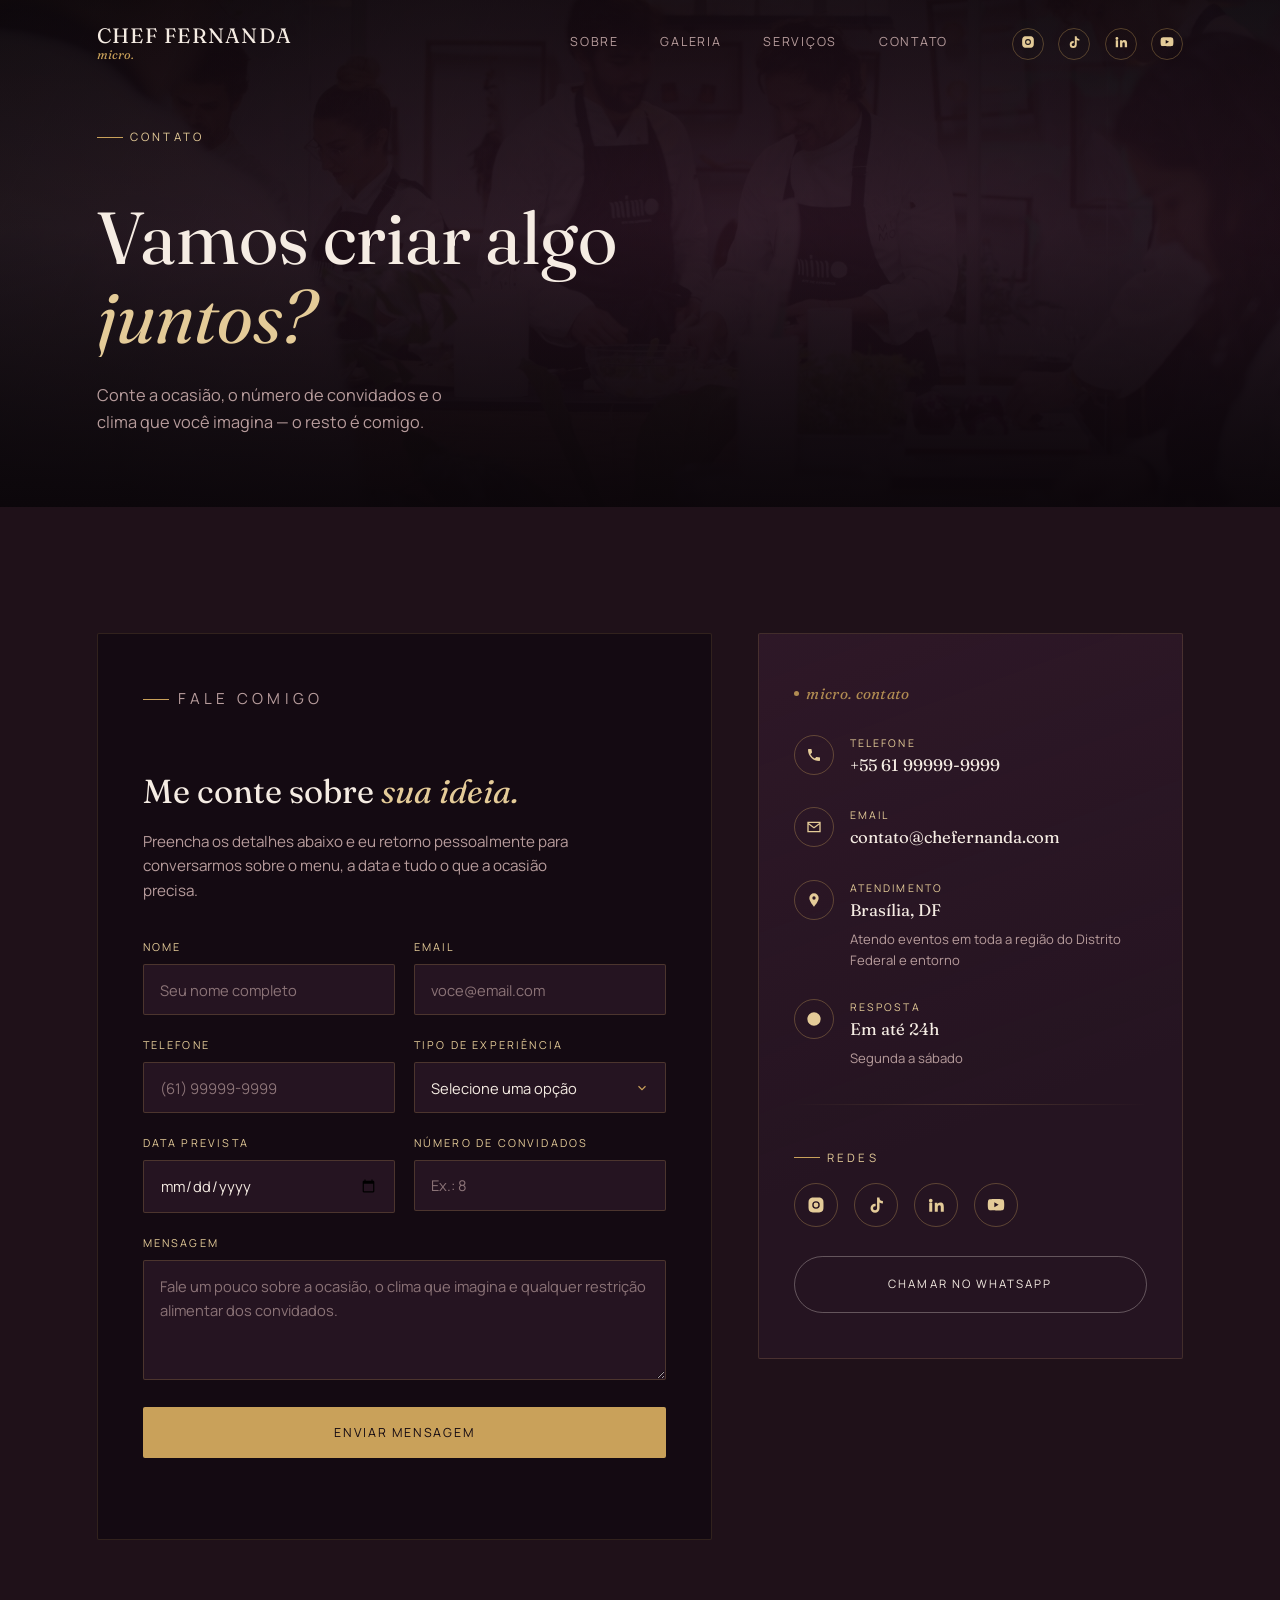
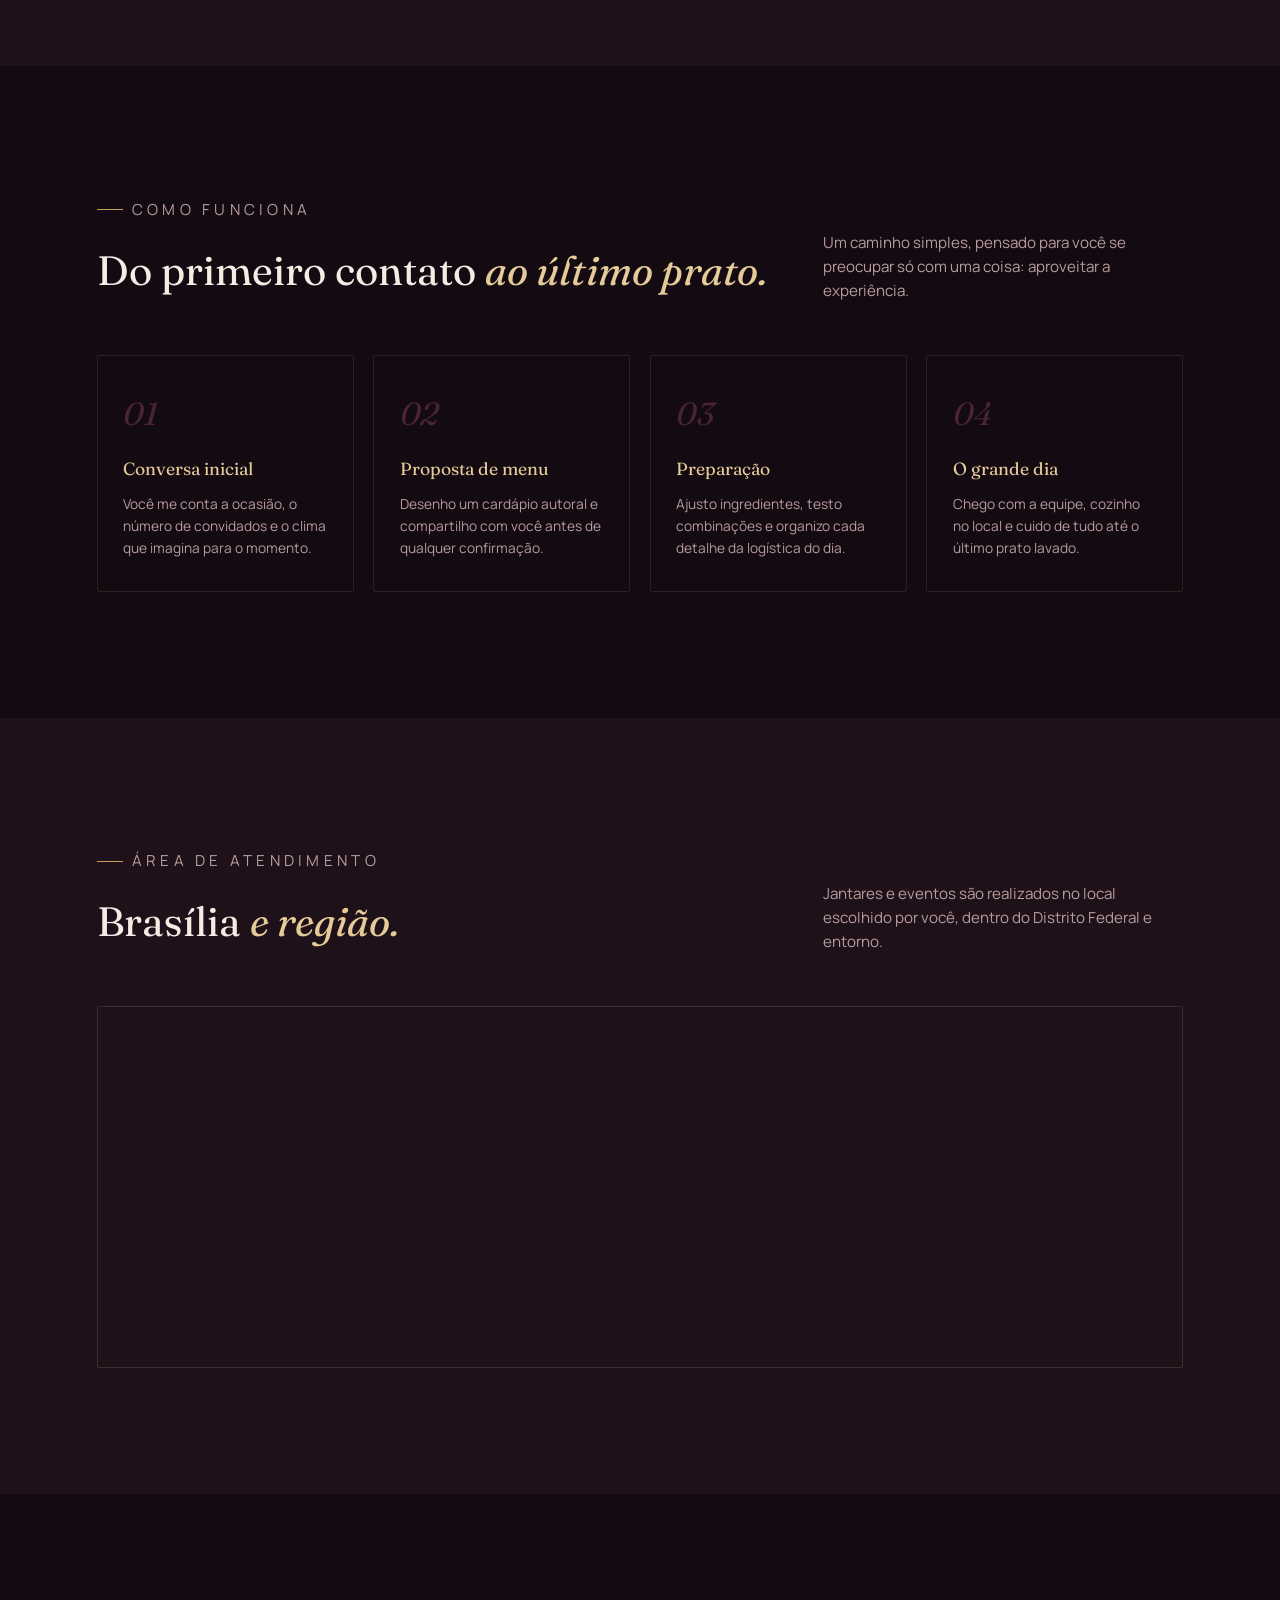
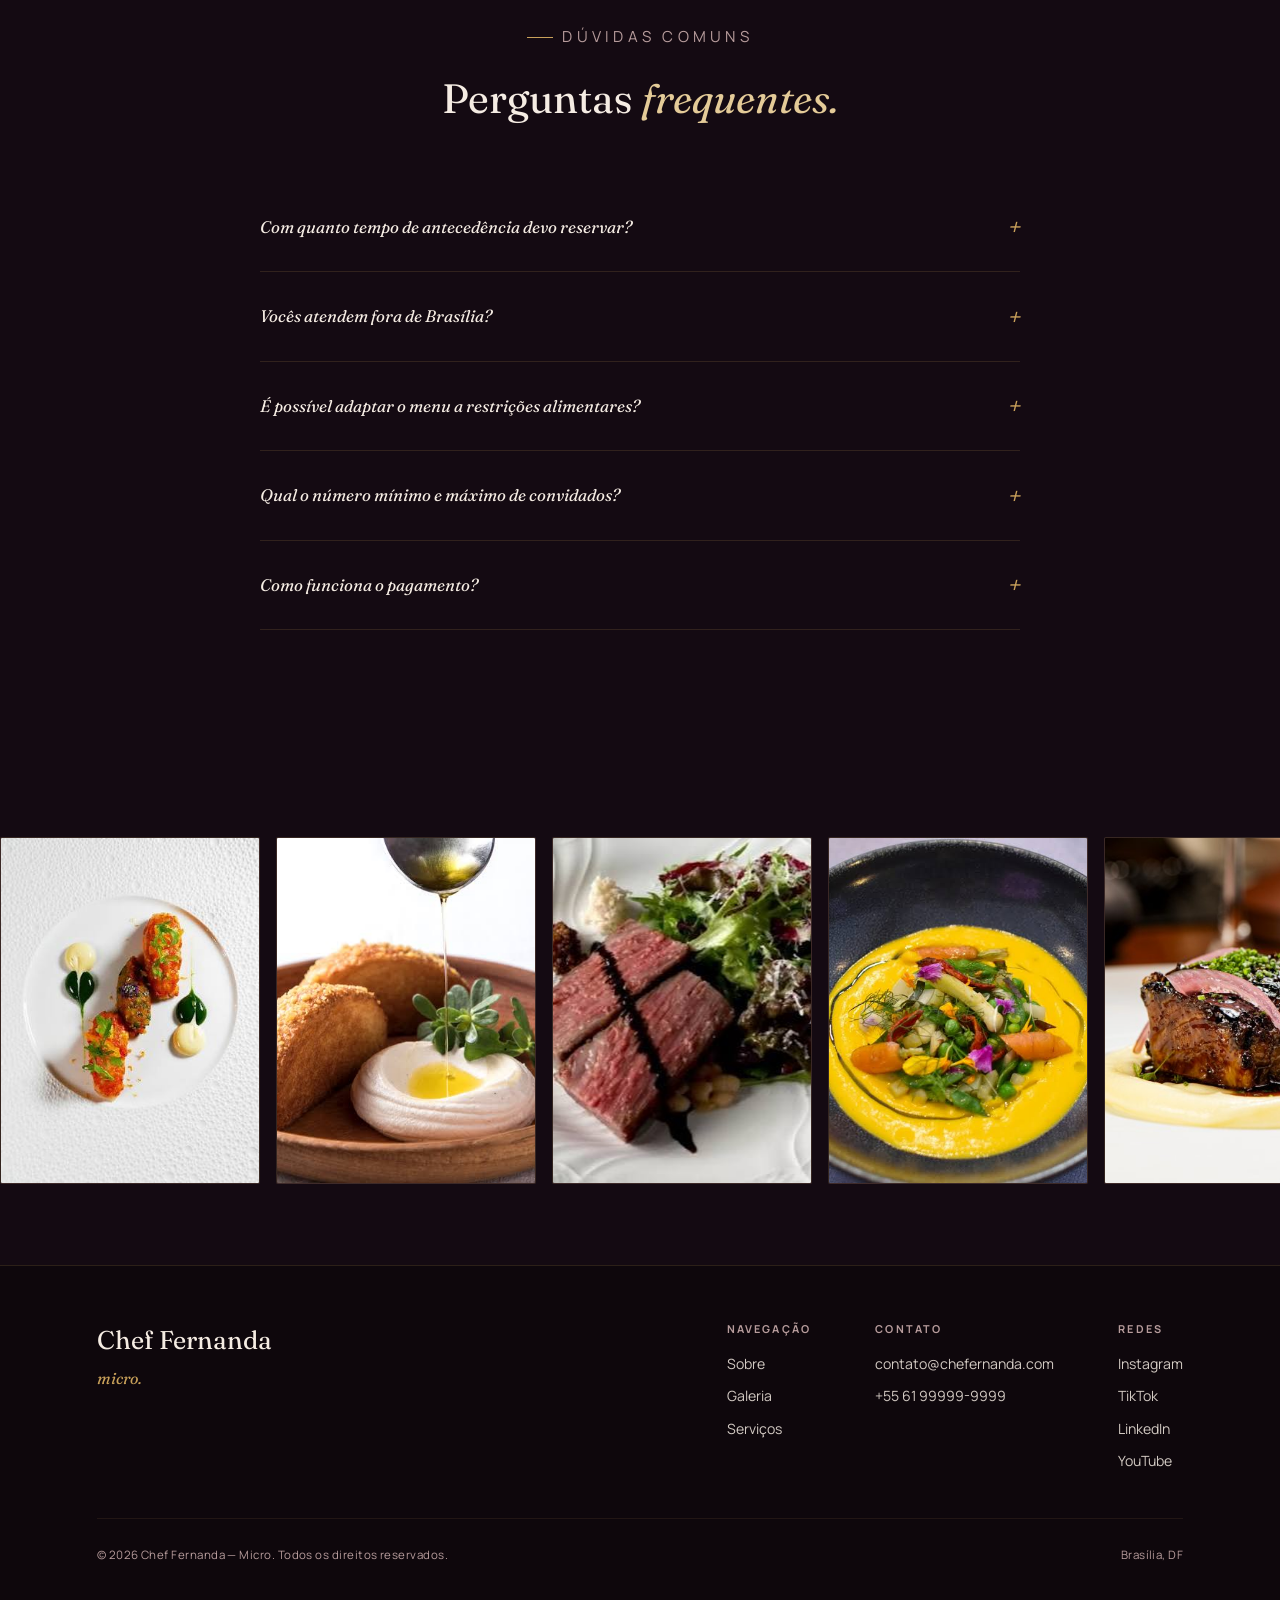
==== contato.html @ 1dd7f8e0 "Add files via upload" ====
<!DOCTYPE html>
<html lang="pt-BR">
<head>
<meta charset="UTF-8">
<meta name="viewport" content="width=device-width, initial-scale=1.0">
<title>Contato — Chef Fernanda</title>
<link rel="preconnect" href="https://fonts.googleapis.com">
<link rel="preconnect" href="https://fonts.gstatic.com" crossorigin>
<link href="https://fonts.googleapis.com/css2?family=Fraunces:ital,opsz,wght@0,9..144,300;0,9..144,400;0,9..144,600;1,9..144,400;1,9..144,500&family=Manrope:wght@300;400;500;600;700&display=swap" rel="stylesheet">
<link rel="stylesheet" href="styles.css">
</head>
<body>

<!-- ============================================================
     HEADER (idêntico ao restante do site)
============================================================ -->
<header id="site-header">
  <div class="wrap">
    <a href="index.html" class="brand">
      <span class="name">Chef Fernanda</span>
      <span class="tag">micro.</span>
    </a>

    <nav class="primary" id="primary-nav">
      <a href="sobre.html">Sobre</a>
      <a href="galeria.html">Galeria</a>
      <a href="servicos.html">Serviços</a>
      <a href="contato.html">Contato</a>
      <div class="socials">
        <a href="#" aria-label="Instagram"><svg viewBox="0 0 24 24"><path d="M12 2c2.7 0 3.06.01 4.12.06 1.06.05 1.79.22 2.43.47.66.26 1.22.6 1.77 1.15.55.55.89 1.11 1.15 1.77.25.64.42 1.37.47 2.43.05 1.06.06 1.42.06 4.12s-.01 3.06-.06 4.12c-.05 1.06-.22 1.79-.47 2.43a4.9 4.9 0 0 1-1.15 1.77 4.9 4.9 0 0 1-1.77 1.15c-.64.25-1.37.42-2.43.47-1.06.05-1.42.06-4.12.06s-3.06-.01-4.12-.06c-1.06-.05-1.79-.22-2.43-.47a4.9 4.9 0 0 1-1.77-1.15 4.9 4.9 0 0 1-1.15-1.77c-.25-.64-.42-1.37-.47-2.43C2.01 15.06 2 14.7 2 12s.01-3.06.06-4.12c.05-1.06.22-1.79.47-2.43.26-.66.6-1.22 1.15-1.77A4.9 4.9 0 0 1 5.45 2.53c.64-.25 1.37-.42 2.43-.47C8.94 2.01 9.3 2 12 2zm0 5a5 5 0 1 0 0 10 5 5 0 0 0 0-10zm0 8.2a3.2 3.2 0 1 1 0-6.4 3.2 3.2 0 0 1 0 6.4zm5.2-8.4a1.17 1.17 0 1 1 0-2.34 1.17 1.17 0 0 1 0 2.34z"/></svg></a>
        <a href="#" aria-label="TikTok"><svg viewBox="0 0 24 24"><path d="M16.6 2h-3.2v14.2c0 1.5-1.2 2.7-2.7 2.7a2.7 2.7 0 0 1-2.7-2.7 2.7 2.7 0 0 1 2.7-2.7c.28 0 .55.04.8.12V10.4a6 6 0 0 0-.8-.06 6 6 0 0 0-6 6 6 6 0 0 0 6 6 6 6 0 0 0 6-6V8.6a8 8 0 0 0 4.5 1.4V6.8a4.8 4.8 0 0 1-4.6-4.8z"/></svg></a>
        <a href="#" aria-label="LinkedIn"><svg viewBox="0 0 24 24"><path d="M4.98 3.5a2.5 2.5 0 1 1 0 5 2.5 2.5 0 0 1 0-5zM3 9h4v12H3V9zm7 0h3.8v1.7h.05c.53-1 1.83-2.05 3.77-2.05 4.03 0 4.78 2.65 4.78 6.1V21h-4v-5.6c0-1.34-.02-3.06-1.87-3.06-1.87 0-2.16 1.46-2.16 2.96V21h-4V9z"/></svg></a>
        <a href="https://www.youtube.com/watch?v=CBSsL4u_nng" aria-label="YouTube"><svg viewBox="0 0 24 24"><path d="M22.54 6.42a2.78 2.78 0 0 0-1.95-2C18.88 4 12 4 12 4s-6.88 0-8.59.42a2.78 2.78 0 0 0-1.95 2A29 29 0 0 0 1 11.75a29 29 0 0 0 .46 5.33 2.78 2.78 0 0 0 1.95 1.96C5.12 19.5 12 19.5 12 19.5s6.88 0 8.59-.46a2.78 2.78 0 0 0 1.95-1.96 29 29 0 0 0 .46-5.33 29 29 0 0 0-.46-5.33zM9.75 15.02V8.48l5.75 3.27z"/></svg></a>
      </div>
    </nav>

    <button class="menu-btn" id="menu-btn" aria-label="Abrir menu">
      <span></span><span></span><span></span>
    </button>
  </div>
</header>

<!-- ============================================================
     HERO — imagem estática + overlay, texto curto
============================================================ -->
<section class="about-hero about-hero--short">
  <div class="hero-bg"></div>
  <img class="about-hero-img" src="imagens/aulassupercheffe.jpg" alt="" onerror="this.remove()">
  <div class="hero-vignette"></div>
  <div class="wrap">
    <p class="eyebrow hero-eyebrow">Contato</p>
    <h1 style="margin-top:1.2rem;"><span class="line"><span>Vamos criar algo <em>juntos?</em></span></span></h1>
    <p class="sub">Conte a ocasião, o número de convidados e o clima que você imagina — o resto é comigo.</p>
  </div>
</section>

<!-- ============================================================
     FORMULÁRIO + INFORMAÇÕES
============================================================ -->
<section class="contact-main section-pad">
  <div class="wrap contact-grid">

    <div class="contact-form-card reveal">
      <p class="eyebrow">Fale comigo</p>
      <h2>Me conte sobre <em>sua ideia.</em></h2>
      <p>Preencha os detalhes abaixo e eu retorno pessoalmente para conversarmos sobre o menu, a data e tudo o que a ocasião precisa.</p>

      <form id="contact-form" novalidate>
        <div class="field-row">
          <div class="field">
            <label for="nome">Nome</label>
            <input type="text" id="nome" name="nome" placeholder="Seu nome completo" required>
          </div>
          <div class="field">
            <label for="email">Email</label>
            <input type="email" id="email" name="email" placeholder="voce@email.com" required>
          </div>
        </div>

        <div class="field-row">
          <div class="field">
            <label for="telefone">Telefone</label>
            <input type="tel" id="telefone" name="telefone" placeholder="(61) 99999-9999">
          </div>
          <div class="field">
            <label for="tipo">Tipo de experiência</label>
            <select id="tipo" name="tipo">
              <option value="">Selecione uma opção</option>
              <option>Jantar Privado</option>
              <option>Evento &amp; Celebração</option>
              <option>Experiência Gastronômica</option>
              <option>Aula de Culinária</option>
              <option>Ainda não sei</option>
            </select>
          </div>
        </div>

        <div class="field-row">
          <div class="field">
            <label for="data">Data prevista</label>
            <input type="date" id="data" name="data">
          </div>
          <div class="field">
            <label for="convidados">Número de convidados</label>
            <input type="number" id="convidados" name="convidados" min="1" placeholder="Ex.: 8">
          </div>
        </div>

        <div class="field">
          <label for="mensagem">Mensagem</label>
          <textarea id="mensagem" name="mensagem" placeholder="Fale um pouco sobre a ocasião, o clima que imagina e qualquer restrição alimentar dos convidados." required></textarea>
        </div>

        <button type="submit" class="btn btn-solid">Enviar mensagem</button>
        <p class="form-note" id="form-note"></p>
      </form>
    </div>

    <aside class="contact-info-card reveal">
      <div class="seal"><span class="dot"></span>micro. contato</div>

      <div class="info-list">
        <div class="info-item">
          <span class="icon"><svg viewBox="0 0 24 24"><path d="M6.62 10.79a15.05 15.05 0 0 0 6.59 6.59l2.2-2.2a1 1 0 0 1 1.01-.24c1.12.37 2.33.57 3.58.57a1 1 0 0 1 1 1V20a1 1 0 0 1-1 1C10.61 21 3 13.39 3 4a1 1 0 0 1 1-1h3.5a1 1 0 0 1 1 1c0 1.25.2 2.46.57 3.58a1 1 0 0 1-.25 1.01l-2.2 2.2z"/></svg></span>
          <div>
            <div class="label">Telefone</div>
            <a class="value" href="tel:+5561999999999">+55 61 99999-9999</a>
          </div>
        </div>

        <div class="info-item">
          <span class="icon"><svg viewBox="0 0 24 24"><path d="M2 4h20v16H2V4zm2 2v.01L12 12l8-5.99V6H4zm16 12V8.24l-7.4 5.55a1 1 0 0 1-1.2 0L4 8.24V18h16z"/></svg></span>
          <div>
            <div class="label">Email</div>
            <a class="value" href="mailto:contato@chefernanda.com">contato@chefernanda.com</a>
          </div>
        </div>

        <div class="info-item">
          <span class="icon"><svg viewBox="0 0 24 24"><path d="M12 2a7 7 0 0 0-7 7c0 5.25 7 13 7 13s7-7.75 7-13a7 7 0 0 0-7-7zm0 9.5A2.5 2.5 0 1 1 12 6.5a2.5 2.5 0 0 1 0 5z"/></svg></span>
          <div>
            <div class="label">Atendimento</div>
            <span class="value">Brasília, DF<span>Atendo eventos em toda a região do Distrito Federal e entorno</span></span>
          </div>
        </div>

        <div class="info-item">
          <span class="icon"><svg viewBox="0 0 24 24"><path d="M12 2a10 10 0 1 0 0 20 10 10 0 0 0 0-20zm1 10.41V6h-2v7.41l4.29 4.3 1.42-1.42L13 12.41z"/></svg></span>
          <div>
            <div class="label">Resposta</div>
            <span class="value">Em até 24h<span>Segunda a sábado</span></span>
          </div>
        </div>
      </div>

      <div class="divider"></div>

      <p class="eyebrow" style="margin-bottom:1rem;">Redes</p>
      <div class="invite-socials">
        <a href="#" aria-label="Instagram"><svg viewBox="0 0 24 24"><path d="M12 2c2.7 0 3.06.01 4.12.06 1.06.05 1.79.22 2.43.47.66.26 1.22.6 1.77 1.15.55.55.89 1.11 1.15 1.77.25.64.42 1.37.47 2.43.05 1.06.06 1.42.06 4.12s-.01 3.06-.06 4.12c-.05 1.06-.22 1.79-.47 2.43a4.9 4.9 0 0 1-1.15 1.77 4.9 4.9 0 0 1-1.77 1.15c-.64.25-1.37.42-2.43.47-1.06.05-1.42.06-4.12.06s-3.06-.01-4.12-.06c-1.06-.05-1.79-.22-2.43-.47a4.9 4.9 0 0 1-1.77-1.15 4.9 4.9 0 0 1-1.15-1.77c-.25-.64-.42-1.37-.47-2.43C2.01 15.06 2 14.7 2 12s.01-3.06.06-4.12c.05-1.06.22-1.79.47-2.43.26-.66.6-1.22 1.15-1.77A4.9 4.9 0 0 1 5.45 2.53c.64-.25 1.37-.42 2.43-.47C8.94 2.01 9.3 2 12 2zm0 5a5 5 0 1 0 0 10 5 5 0 0 0 0-10zm0 8.2a3.2 3.2 0 1 1 0-6.4 3.2 3.2 0 0 1 0 6.4zm5.2-8.4a1.17 1.17 0 1 1 0-2.34 1.17 1.17 0 0 1 0 2.34z"/></svg></a>
        <a href="#" aria-label="TikTok"><svg viewBox="0 0 24 24"><path d="M16.6 2h-3.2v14.2c0 1.5-1.2 2.7-2.7 2.7a2.7 2.7 0 0 1-2.7-2.7 2.7 2.7 0 0 1 2.7-2.7c.28 0 .55.04.8.12V10.4a6 6 0 0 0-.8-.06 6 6 0 0 0-6 6 6 6 0 0 0 6 6 6 6 0 0 0 6-6V8.6a8 8 0 0 0 4.5 1.4V6.8a4.8 4.8 0 0 1-4.6-4.8z"/></svg></a>
        <a href="#" aria-label="LinkedIn"><svg viewBox="0 0 24 24"><path d="M4.98 3.5a2.5 2.5 0 1 1 0 5 2.5 2.5 0 0 1 0-5zM3 9h4v12H3V9zm7 0h3.8v1.7h.05c.53-1 1.83-2.05 3.77-2.05 4.03 0 4.78 2.65 4.78 6.1V21h-4v-5.6c0-1.34-.02-3.06-1.87-3.06-1.87 0-2.16 1.46-2.16 2.96V21h-4V9z"/></svg></a>
        <a href="https://www.youtube.com/watch?v=CBSsL4u_nng" aria-label="YouTube"><svg viewBox="0 0 24 24"><path d="M22.54 6.42a2.78 2.78 0 0 0-1.95-2C18.88 4 12 4 12 4s-6.88 0-8.59.42a2.78 2.78 0 0 0-1.95 2A29 29 0 0 0 1 11.75a29 29 0 0 0 .46 5.33 2.78 2.78 0 0 0 1.95 1.96C5.12 19.5 12 19.5 12 19.5s6.88 0 8.59-.46a2.78 2.78 0 0 0 1.95-1.96 29 29 0 0 0 .46-5.33 29 29 0 0 0-.46-5.33zM9.75 15.02V8.48l5.75 3.27z"/></svg></a>
      </div>

      <a href="https://wa.me/5561999999999" class="btn-pill" target="_blank" rel="noopener">Chamar no WhatsApp</a>
    </aside>

  </div>
</section>

<!-- ============================================================
     COMO FUNCIONA
============================================================ -->
<section class="process section-pad">
  <div class="wrap">
    <div class="section-head reveal">
      <div>
        <p class="eyebrow">Como funciona</p>
        <h2>Do primeiro contato <em style="font-style:italic;color:var(--gold-soft);">ao último prato.</em></h2>
      </div>
      <p>Um caminho simples, pensado para você se preocupar só com uma coisa: aproveitar a experiência.</p>
    </div>

    <div class="process-grid reveal">
      <div class="process-step">
        <div class="num">01</div>
        <h3>Conversa inicial</h3>
        <p>Você me conta a ocasião, o número de convidados e o clima que imagina para o momento.</p>
      </div>
      <div class="process-step">
        <div class="num">02</div>
        <h3>Proposta de menu</h3>
        <p>Desenho um cardápio autoral e compartilho com você antes de qualquer confirmação.</p>
      </div>
      <div class="process-step">
        <div class="num">03</div>
        <h3>Preparação</h3>
        <p>Ajusto ingredientes, testo combinações e organizo cada detalhe da logística do dia.</p>
      </div>
      <div class="process-step">
        <div class="num">04</div>
        <h3>O grande dia</h3>
        <p>Chego com a equipe, cozinho no local e cuido de tudo até o último prato lavado.</p>
      </div>
    </div>
  </div>
</section>

<!-- ============================================================
     MAPA / ÁREA DE ATENDIMENTO
============================================================ -->
<section class="map-block section-pad">
  <div class="wrap">
    <div class="section-head reveal">
      <div>
        <p class="eyebrow">Área de atendimento</p>
        <h2>Brasília <em style="font-style:italic;color:var(--gold-soft);">e região.</em></h2>
      </div>
      <p>Jantares e eventos são realizados no local escolhido por você, dentro do Distrito Federal e entorno.</p>
    </div>
    <div class="map-frame reveal">
      <iframe src="https://www.google.com/maps?q=Bras%C3%ADlia,DF&output=embed" title="Mapa da área de atendimento — Brasília, DF" loading="lazy" referrerpolicy="no-referrer-when-downgrade"></iframe>
    </div>
  </div>
</section>

<!-- ============================================================
     PERGUNTAS FREQUENTES
============================================================ -->
<section class="faq section-pad">
  <div class="wrap">
    <div class="section-head reveal" style="justify-content:center; text-align:center;">
      <div>
        <p class="eyebrow" style="justify-content:center;">Dúvidas comuns</p>
        <h2>Perguntas <em style="font-style:italic;color:var(--gold-soft);">frequentes.</em></h2>
      </div>
    </div>

    <div class="faq-list reveal">
      <div class="faq-item">
        <button class="faq-q" type="button" aria-expanded="false">Com quanto tempo de antecedência devo reservar?</button>
        <div class="faq-answer"><p>O ideal é entrar em contato com pelo menos 2 a 3 semanas de antecedência, principalmente em datas comemorativas. Mas mande sua mensagem mesmo em cima da hora — sempre vale a pena perguntar sobre disponibilidade.</p></div>
      </div>
      <div class="faq-item">
        <button class="faq-q" type="button" aria-expanded="false">Vocês atendem fora de Brasília?</button>
        <div class="faq-answer"><p>Sim. Atendo eventos em todo o Distrito Federal e cidades do entorno. Para localidades mais distantes, o deslocamento é combinado à parte na proposta.</p></div>
      </div>
      <div class="faq-item">
        <button class="faq-q" type="button" aria-expanded="false">É possível adaptar o menu a restrições alimentares?</button>
        <div class="faq-answer"><p>Totalmente. Alergias, intolerâncias e preferências alimentares fazem parte da conversa inicial e são incorporadas ao cardápio sem abrir mão da experiência.</p></div>
      </div>
      <div class="faq-item">
        <button class="faq-q" type="button" aria-expanded="false">Qual o número mínimo e máximo de convidados?</button>
        <div class="faq-answer"><p>Jantares privados costumam funcionar bem a partir de 4 pessoas. Para eventos e celebrações maiores, o formato de serviço é ajustado conforme o número de convidados — me conta o tamanho do seu grupo e montamos juntos a melhor estrutura.</p></div>
      </div>
      <div class="faq-item">
        <button class="faq-q" type="button" aria-expanded="false">Como funciona o pagamento?</button>
        <div class="faq-answer"><p>Após a aprovação do menu, é solicitado um sinal para confirmar a data, com o restante pago no dia do evento. Os detalhes são combinados diretamente na proposta.</p></div>
      </div>
    </div>
  </div>
</section>

<!-- ============================================================
     GALERIA EM CARROSSEL — automática
============================================================ -->
<section class="gallery-auto">
  <div class="gallery-auto-track" id="auto-carousel-track">
    <div class="ph3"><img src="imagens/seelokobonito.jpg" alt="" onerror="this.remove()"></div>
    <div class="ph3"><img src="imagens/seilanamoral.jpg" alt="" onerror="this.remove()"></div>
    <div class="ph3"><img src="imagens/seilatomeiochapadodesonoja.jpg" alt="" onerror="this.remove()"></div>
    <div class="ph3"><img src="imagens/vegetaltop.jpg" alt="" onerror="this.remove()"></div>
    <div class="ph3"><img src="imagens/angus.jpg" alt="" onerror="this.remove()"></div>
    <div class="ph3"><img src="imagens/nemdaprocheiro.jpg" alt="" onerror="this.remove()"></div>
    <div class="ph3"><img src="imagens/ovasdepeixe.webp" alt="" onerror="this.remove()"></div>
    <div class="ph3"><img src="imagens/risoto.jpg" alt="" onerror="this.remove()"></div>
  </div>
</section>

<!-- ============================================================
     FOOTER (idêntico ao restante do site)
============================================================ -->
<footer id="contato">
  <div class="wrap">
    <div class="footer-top">
      <div class="footer-brand">
        <div class="name">Chef Fernanda</div>
        <div class="tag">micro.</div>
      </div>
      <div class="footer-cols">
        <div class="footer-col">
          <h4>Navegação</h4>
          <a href="sobre.html">Sobre</a>
          <a href="galeria.html">Galeria</a>
          <a href="servicos.html">Serviços</a>
        </div>
        <div class="footer-col">
          <h4>Contato</h4>
          <a href="mailto:contato@chefernanda.com">contato@chefernanda.com</a>
          <a href="tel:+5561999999999">+55 61 99999-9999</a>
        </div>
        <div class="footer-col">
          <h4>Redes</h4>
          <a href="#">Instagram</a>
          <a href="#">TikTok</a>
          <a href="#">LinkedIn</a>
          <a href="https://www.youtube.com/watch?v=CBSsL4u_nng">YouTube</a>
        </div>
      </div>
    </div>
    <div class="footer-bottom">
      <span>© 2026 Chef Fernanda — Micro. Todos os direitos reservados.</span>
      <span>Brasília, DF</span>
    </div>
  </div>
</footer>

<script src="script.js"></script>
</body>
</html>
---- styles.css ----
/* ============================================================
   TOKENS
   ============================================================ */
:root{
  --bg-void:#140A12;
  --bg-panel:#1F1119;
  --bg-panel-2:#251421;
  --plum:#5C2A46;
  --gold:#C9A15A;
  --gold-soft:#E4CB98;
  --blush:#E7C9B9;
  --cream:#F5ECE3;
  --muted:#B79C9C;

  --display:'Fraunces', serif;
  --body:'Manrope', sans-serif;

  --ease:cubic-bezier(.16,.8,.26,1);
}

*{margin:0;padding:0;box-sizing:border-box;}
html{scroll-behavior:smooth;}
body{
  background:var(--bg-void);
  color:var(--cream);
  font-family:var(--body);
  font-weight:400;
  line-height:1.6;
  overflow-x:hidden;
}
img{display:block;max-width:100%;}
a{color:inherit;text-decoration:none;}
::selection{background:var(--gold); color:var(--bg-void);}

@media (prefers-reduced-motion: reduce){
  *{animation-duration:0.001ms !important; animation-iteration-count:1 !important; transition-duration:0.001ms !important; scroll-behavior:auto !important;}
}

.wrap{max-width:1240px; margin:0 auto; padding:0 6vw;}
@media (min-width:1400px){ .wrap{padding:0 clamp(6vw, 10vw, 120px);} }

.eyebrow{
  font-family:var(--body);
  font-size:.72rem;
  letter-spacing:.28em;
  text-transform:uppercase;
  color:var(--gold-soft);
  display:inline-flex;
  align-items:center;
  gap:.6em;
}
.eyebrow::before{
  content:'';
  width:26px; height:1px;
  background:var(--gold);
  display:inline-block;
}

.reveal{opacity:0; transform:translateY(28px); transition:opacity .9s var(--ease), transform .9s var(--ease);}
.reveal.in{opacity:1; transform:translateY(0);}

/* signature monogram seal — recurring "micro." stamp used as section marker */
.seal{
  font-family:var(--display);
  font-style:italic;
  font-weight:400;
  font-size:.95rem;
  color:var(--gold);
  letter-spacing:.02em;
  opacity:.85;
  display:inline-flex;
  align-items:center;
  gap:.5em;
}
.seal .dot{width:5px;height:5px;border-radius:50%;background:var(--gold);}

/* ============================================================
   HEADER
   ============================================================ */
header{
  position:fixed; top:0; left:0; right:0; z-index:100;
  padding:26px 0;
  transition:background .5s var(--ease), padding .5s var(--ease), border-color .5s var(--ease);
  border-bottom:1px solid transparent;
}
header.scrolled{
  background:rgba(20,10,18,.86);
  backdrop-filter:blur(14px);
  padding:16px 0;
  border-bottom:1px solid rgba(201,161,90,.18);
}
/* backdrop-filter makes header a containing block for fixed descendants,
   which breaks the full-screen mobile nav overlay while scrolled — drop it
   while the menu is open (body.nav-open, toggled in script.js). */
body.nav-open header.scrolled{
  backdrop-filter:none;
  background:var(--bg-void);
}
header .wrap{display:flex; align-items:center; justify-content:space-between;}
.brand{display:flex; flex-direction:column; line-height:1;}
.brand .name{
  font-family:var(--display);
  font-size:1.3rem;
  letter-spacing:.06em;
  text-transform:uppercase;
}
.brand .tag{
  font-family:var(--display);
  font-style:italic;
  font-size:.78rem;
  color:var(--gold);
  margin-top:2px;
}

nav.primary{display:flex; align-items:center; gap:2.6rem;}
nav.primary a{
  font-size:.78rem;
  letter-spacing:.14em;
  text-transform:uppercase;
  color:var(--muted);
  position:relative;
  padding-bottom:4px;
  transition:color .3s;
}
nav.primary a::after{
  content:'';
  position:absolute; left:0; bottom:0;
  width:0; height:1px; background:var(--gold);
  transition:width .35s var(--ease);
}
nav.primary a:hover{color:var(--cream);}
nav.primary a:hover::after{width:100%;}

.socials{display:flex; gap:.9rem; margin-left:1.4rem;}
.socials a{
  width:32px; height:32px; border:1px solid rgba(201,161,90,.35);
  border-radius:50%; display:flex; align-items:center; justify-content:center;
  transition:border-color .3s, transform .3s;
}
.socials a:hover{border-color:var(--gold); transform:translateY(-2px);}
.socials svg{width:14px;height:14px; fill:var(--gold-soft);}

.menu-btn{display:none; flex-direction:column; gap:5px; background:none; border:none; cursor:pointer; z-index:200;}
.menu-btn span{width:24px; height:1px; background:var(--cream); transition:all .3s;}

/* ============================================================
   HERO
   ============================================================ */
.hero{
  position:relative;
  min-height:100vh;
  display:flex; align-items:flex-end;
  overflow:hidden;
  isolation:isolate;
}
.hero-bg{
  position:absolute; inset:0; z-index:-2;
  background:
    radial-gradient(ellipse 70% 60% at 30% 20%, rgba(92,42,70,.55), transparent 60%),
    radial-gradient(ellipse 60% 50% at 80% 80%, rgba(201,161,90,.18), transparent 60%),
    linear-gradient(160deg, #0D0709 0%, #1B0E17 45%, #140A12 100%);
  background-size:200% 200%;
  animation:drift 22s ease-in-out infinite alternate;
}
@keyframes drift{
  0%{background-position:0% 20%;}
  100%{background-position:100% 80%;}
}
.hero-bg::after{
  content:'';
  position:absolute; inset:0;
  background-image:
    repeating-linear-gradient(115deg, rgba(255,255,255,.015) 0px, rgba(255,255,255,.015) 1px, transparent 1px, transparent 90px);
  mix-blend-mode:overlay;
  opacity:.5;
}
.hero-vignette{
  position:absolute; inset:0; z-index:-1;
  background:radial-gradient(ellipse at center, transparent 35%, rgba(10,5,9,.75) 100%);
}

/* vídeo temporário do YouTube cobrindo o hero, atrás do vignette */
.hero-video-wrap{
  position:absolute; inset:0; z-index:-2;
  overflow:hidden;
  pointer-events:none;
}
.hero-video-wrap iframe{
  position:absolute; top:50%; left:50%;
  width:100vw; height:56.25vw; /* 16:9 */
  min-height:100vh; min-width:177.78vh; /* 16:9 */
  transform:translate(-50%, -50%);
  opacity:.55;
}

.hero .wrap{width:100%; padding-bottom:9vh;}
.hero-content{max-width:820px;}
.hero-eyebrow{
  margin-bottom:2rem;
  opacity:0; animation:fade-in .8s var(--ease) forwards; animation-delay:.05s;
}

.hero h1{
  font-family:var(--display);
  font-weight:400;
  font-size:clamp(2.6rem, 6.4vw, 5.6rem);
  line-height:1.03;
  letter-spacing:-.01em;
}
.hero h1 .line{display:block; overflow:hidden;}
.hero h1 .line span{
  display:inline-block;
  transform:translateY(110%) skewY(4deg);
  animation:swipe-up 1.1s var(--ease) forwards;
}
.hero h1 .line:nth-child(1) span{animation-delay:.15s;}
.hero h1 .line:nth-child(2) span{animation-delay:.32s;}
.hero h1 em{font-style:italic; color:var(--gold-soft); font-weight:400;}
@keyframes swipe-up{ to{ transform:translateY(0) skewY(0);} }

.hero p.sub{
  margin-top:1.8rem;
  max-width:480px;
  color:var(--muted);
  font-size:1.02rem;
  opacity:0;
  animation:fade-in .9s var(--ease) forwards;
  animation-delay:.9s;
}
@keyframes fade-in{ to{opacity:1;} }

.hero-actions{
  margin-top:2.6rem;
  display:flex; align-items:center; gap:1.6rem; flex-wrap:wrap;
  opacity:0; animation:fade-in .9s var(--ease) forwards; animation-delay:1.1s;
}
.btn{
  font-family:var(--body);
  font-size:.78rem;
  letter-spacing:.14em;
  text-transform:uppercase;
  padding:1.05rem 2.1rem;
  border-radius:2px;
  cursor:pointer;
  transition:transform .4s var(--ease), background .4s, color .4s, border-color .4s;
  display:inline-block;
}
.btn-solid{background:var(--gold); color:var(--bg-void); border:1px solid var(--gold);}
.btn-solid:hover{background:transparent; color:var(--gold); transform:translateY(-2px);}
.btn-ghost{border:1px solid rgba(245,236,227,.3); color:var(--cream); background:transparent;}
.btn-ghost:hover{border-color:var(--gold); color:var(--gold-soft); transform:translateY(-2px);}

.scroll-cue{
  position:absolute; right:6vw; bottom:5vh; z-index:2;
  writing-mode:vertical-rl;
  font-size:.68rem; letter-spacing:.3em; text-transform:uppercase;
  color:var(--muted);
  display:flex; align-items:center; gap:.9rem;
}
.scroll-cue::after{
  content:''; width:1px; height:52px; background:linear-gradient(var(--gold), transparent);
  animation:cue-pulse 2.4s ease-in-out infinite;
}
@keyframes cue-pulse{ 0%,100%{opacity:.3;} 50%{opacity:1;} }

/* ============================================================
   SECTION SHELL
   ============================================================ */
section{position:relative;}
.section-pad{padding:min(14vh, 140px) 0;}
.divider{
  height:1px;
  background:linear-gradient(90deg, transparent, rgba(201,161,90,.4), transparent);
  width:100%;
}

/* ============================================================
   ABOUT
   ============================================================ */
.about{background:var(--bg-panel);}
.about-grid{
  display:grid; grid-template-columns:1fr 1fr; gap:5vw; align-items:center;
}
.about-copy h2{
  font-family:var(--display);
  font-weight:400;
  font-size:clamp(2rem, 3.4vw, 3rem);
  margin:1.2rem 0 1.6rem;
  line-height:1.1;
}
.about-copy h2 em{font-style:italic; color:var(--gold-soft);}
.about-copy p{color:var(--muted); font-size:1.02rem; max-width:480px;}
.about-copy .stamp{margin-top:2.2rem;}

.about-images{
  position:relative;
  display:grid;
  grid-template-columns:1fr 1fr;
  gap:1.1rem;
}
.about-images .ph{
  background:linear-gradient(135deg, var(--bg-panel-2), #150C13);
  border:1px solid rgba(201,161,90,.15);
  aspect-ratio:3/4;
  position:relative;
  overflow:hidden;
  border-radius:2px;
}
.about-images .ph:nth-child(1){grid-column:1; grid-row:1 / span 2; align-self:start;}
.about-images .ph:nth-child(2){grid-column:2; margin-top:2.4rem;}
.about-images .ph:nth-child(3){grid-column:2; aspect-ratio:3/2.6;}
.ph::before{
  content:attr(data-label);
  position:absolute; left:14px; bottom:14px;
  font-size:.66rem; letter-spacing:.18em; text-transform:uppercase; color:var(--muted);
}
.ph::after{
  content:'';
  position:absolute; inset:0;
  background:
    linear-gradient(120deg, transparent 40%, rgba(201,161,90,.08) 50%, transparent 60%);
}
.ph:hover img{transform:scale(1.06);}
.ph img{width:100%; height:100%; object-fit:cover; transition:transform .8s var(--ease);}

/* ============================================================
   PHILOSOPHY / QUOTE
   ============================================================ */
.philosophy{
  background:var(--bg-void);
  text-align:center;
  padding:min(20vh,190px) 0;
  position:relative;
}
.philosophy .mark{
  font-family:var(--display); font-style:italic; font-size:5rem; color:var(--plum);
  line-height:1; margin-bottom:.5rem; opacity:.8;
}
.philosophy blockquote{
  font-family:var(--display);
  font-weight:300;
  font-style:italic;
  font-size:clamp(1.5rem, 3.4vw, 2.6rem);
  line-height:1.35;
  max-width:820px;
  margin:0 auto;
  color:var(--cream);
}
.philosophy blockquote em{color:var(--gold-soft); font-style:italic;}
.philosophy cite{
  display:block; margin-top:2rem;
  font-family:var(--body); font-style:normal;
  font-size:.74rem; letter-spacing:.24em; text-transform:uppercase; color:var(--muted);
}

/* ============================================================
   GALLERY + REVIEWS
   ============================================================ */
.gallery{background:var(--bg-panel);}
.section-head{
  display:flex; justify-content:space-between; align-items:flex-end; gap:2rem;
  margin-bottom:3.2rem; flex-wrap:wrap;
}
.section-head h2{
  font-family:var(--display); font-weight:400;
  font-size:clamp(1.9rem, 3.2vw, 2.7rem); margin-top:1rem;
}
.section-head p{color:var(--muted); max-width:360px; font-size:.95rem;}

.dish-track{
  display:grid; grid-template-columns:repeat(5, 1fr); gap:1rem;
}
.dish{
  position:relative; aspect-ratio:4/5;
  background:linear-gradient(150deg, var(--bg-panel-2), #170D14);
  border:1px solid rgba(201,161,90,.14);
  overflow:hidden; border-radius:2px;
}
.dish img{width:100%; height:100%; object-fit:cover; transition:transform .9s var(--ease);}
.dish:hover img{transform:scale(1.08);}
.dish .cap{
  position:absolute; inset:auto 0 0 0; padding:1rem;
  background:linear-gradient(0deg, rgba(10,5,8,.9), transparent);
  transform:translateY(6px); opacity:0; transition:all .4s var(--ease);
}
.dish:hover .cap{opacity:1; transform:translateY(0);}
.dish .cap .t{font-family:var(--display); font-style:italic; font-size:1rem;}
.dish .cap .s{font-size:.68rem; letter-spacing:.1em; text-transform:uppercase; color:var(--gold-soft); margin-top:.2rem;}

/* reviews */
.reviews{margin-top:5.5rem;}
.review-track{
  display:grid; grid-template-columns:repeat(3, 1fr); gap:1.4rem;
}
.review-card{
  background:var(--bg-void);
  border:1px solid rgba(201,161,90,.16);
  padding:2.1rem 1.9rem;
  border-radius:2px;
  position:relative;
}
.review-card .quote-mark{
  font-family:var(--display); font-style:italic; color:var(--plum); font-size:2.4rem; line-height:1;
}
.review-card p{
  font-family:var(--display); font-style:italic; font-weight:300;
  font-size:1.05rem; line-height:1.5; margin:1rem 0 1.6rem; color:var(--cream);
}
.review-card .who{display:flex; justify-content:space-between; align-items:baseline; border-top:1px solid rgba(201,161,90,.15); padding-top:1rem;}
.review-card .who .n{font-size:.82rem; letter-spacing:.06em;}
.review-card .who .d{font-size:.68rem; color:var(--muted); letter-spacing:.06em;}

/* variante com foto — usada na página Serviços */
.review-media{
  margin:-2.1rem -1.9rem 1.5rem;
  aspect-ratio:4/3; position:relative; overflow:hidden;
  background:linear-gradient(150deg, var(--bg-panel-2), #170D14);
}
.review-media img{width:100%; height:100%; object-fit:cover; display:block; transition:transform .9s var(--ease);}
.review-card:hover .review-media img{transform:scale(1.06);}

/* carrossel de depoimentos */
.carousel{position:relative; margin-top:3rem;}
.carousel-track{
  display:flex; gap:1.4rem; overflow-x:auto; scroll-snap-type:x mandatory;
  scroll-behavior:smooth; -webkit-overflow-scrolling:touch; padding-bottom:.4rem;
}
.carousel-track::-webkit-scrollbar{display:none;}
.carousel-track{scrollbar-width:none;}
.carousel-track .review-card{
  overflow:hidden; scroll-snap-align:start; flex:0 0 calc((100% - 2.8rem)/3); min-width:270px;
}
.carousel-btn{
  position:absolute; top:36%; transform:translateY(-50%); z-index:5;
  width:46px; height:46px; border-radius:50%;
  background:var(--bg-void); border:1px solid rgba(201,161,90,.35);
  color:var(--gold-soft); font-size:1.5rem; line-height:1; cursor:pointer;
  display:flex; align-items:center; justify-content:center;
  transition:border-color .3s, background .3s, color .3s;
}
.carousel-btn:hover{border-color:var(--gold); background:var(--gold); color:var(--bg-void);}
.carousel-prev{left:-23px;}
.carousel-next{right:-23px;}
.carousel-dots{display:flex; justify-content:center; gap:.55rem; margin-top:2rem;}
.carousel-dots button{
  width:8px; height:8px; padding:0; border-radius:50%; border:none;
  background:rgba(201,161,90,.3); cursor:pointer; transition:background .3s, transform .3s;
}
.carousel-dots button.active{background:var(--gold); transform:scale(1.35);}

@media (max-width:900px){
  .carousel-track .review-card{flex-basis:82%;}
  .carousel-prev{left:0;}
  .carousel-next{right:0;}
}

/* ============================================================
   SERVICES / EVENTOS
   ============================================================ */
.services{background:var(--bg-void);}
.service-grid{display:grid; grid-template-columns:repeat(3,1fr); gap:1.4rem; margin-top:3rem;}
.service-card{
  padding:2.6rem 2rem;
  border:1px solid rgba(201,161,90,.16);
  border-radius:2px;
  background:linear-gradient(160deg, rgba(92,42,70,.14), transparent 60%);
  transition:border-color .4s, transform .4s var(--ease);
}
.service-card:hover{border-color:var(--gold); transform:translateY(-6px);}
.service-card .seal{margin-bottom:1.6rem;}
.service-card h3{
  font-family:var(--display); font-weight:400; font-size:1.5rem; margin-bottom:.9rem;
}
.service-card p{color:var(--muted); font-size:.92rem;}

/* CTA banner */
.cta-banner{
  margin-top:6rem;
  background:linear-gradient(120deg, var(--plum), #2A1420 60%, var(--bg-void));
  border:1px solid rgba(201,161,90,.22);
  border-radius:2px;
  padding:min(9vh,90px) 6vw;
  display:flex; justify-content:space-between; align-items:center; gap:2rem; flex-wrap:wrap;
}
.cta-banner h3{
  font-family:var(--display); font-style:italic; font-weight:400;
  font-size:clamp(1.5rem, 2.8vw, 2.2rem); max-width:520px; line-height:1.25;
}

/* ============================================================
   EXTRA STRIP
   ============================================================ */
.strip{background:var(--bg-panel); padding:5vh 0;}
.strip-track{display:grid; grid-template-columns:repeat(5,1fr); gap:.9rem;}
.strip-track .ph2{
  aspect-ratio:1/1.15;
  background:linear-gradient(160deg, var(--bg-panel-2), #170D14);
  border:1px solid rgba(201,161,90,.12);
  overflow:hidden;
}
.strip-track .ph2 img{width:100%;height:100%;object-fit:cover; transition:transform .8s var(--ease);}
.strip-track .ph2:hover img{transform:scale(1.07);}

/* ============================================================
   FOOTER
   ============================================================ */
footer{background:#0E070C; padding:6vh 0 4vh; border-top:1px solid rgba(201,161,90,.16);}
.footer-top{
  display:flex; justify-content:space-between; align-items:flex-start; gap:3rem; flex-wrap:wrap;
  padding-bottom:4vh;
}
.footer-brand .name{font-family:var(--display); font-size:1.6rem;}
.footer-brand .tag{font-family:var(--display); font-style:italic; color:var(--gold); margin-top:.3rem;}
.footer-cols{display:flex; gap:4rem; flex-wrap:wrap;}
.footer-col h4{font-size:.68rem; letter-spacing:.2em; text-transform:uppercase; color:var(--muted); margin-bottom:1rem;}
.footer-col a{display:block; font-size:.88rem; color:var(--cream); margin-bottom:.6rem; opacity:.85;}
.footer-col a:hover{color:var(--gold-soft);}
.footer-bottom{
  display:flex; justify-content:space-between; align-items:center; padding-top:3vh;
  border-top:1px solid rgba(201,161,90,.1);
  font-size:.72rem; color:var(--muted); letter-spacing:.04em; flex-wrap:wrap; gap:1rem;
}

/* ============================================================
   MOBILE NAV
   ============================================================ */
@media (max-width:880px){
  nav.primary{
    position:fixed; inset:0; z-index:150;
    background:var(--bg-void);
    flex-direction:column; justify-content:center; align-items:center; gap:2.2rem;
    opacity:0; visibility:hidden; pointer-events:none;
    transition:opacity .4s var(--ease), visibility 0s linear .4s;
  }
  nav.primary.open{
    opacity:1; visibility:visible; pointer-events:auto;
    transition:opacity .4s var(--ease), visibility 0s linear 0s;
  }
  nav.primary a{font-size:1.1rem;}
  .socials{margin-left:0; margin-top:1rem;}
  .menu-btn{display:flex;}
  .menu-btn span{transition:transform .3s var(--ease), opacity .2s var(--ease);}
  .menu-btn.open span:nth-child(1){transform:translateY(6px) rotate(45deg);}
  .menu-btn.open span:nth-child(2){opacity:0;}
  .menu-btn.open span:nth-child(3){transform:translateY(-6px) rotate(-45deg);}
  .about-grid{grid-template-columns:1fr; gap:3rem;}
  .about-images{order:-1;}
  .dish-track{grid-template-columns:repeat(2, 1fr);}
  .dish:nth-child(5){display:none;}
  .review-track{grid-template-columns:1fr;}
  .service-grid{grid-template-columns:1fr;}
  .strip-track{grid-template-columns:repeat(2,1fr);}
  .strip-track .ph2:nth-child(n+4){display:none;}
  .editorial .edit-figure--inset{float:none; width:100%; margin:2rem 0;}
  .bts-grid{grid-template-columns:1fr;}
  .invite-layout{grid-template-columns:1fr;}
}

/* ============================================================
   PÁGINA SOBRE — hero, narrativa editorial, bastidores e convite
   (reaproveita .btn, .eyebrow, .reveal, .ph, .cta-banner, .strip
   e os tokens já definidos acima)
   ============================================================ */

/* ---------- hero textual com imagem de fundo ---------- */
.about-hero{
  position:relative;
  min-height:82vh;
  display:flex; align-items:flex-end;
  overflow:hidden; isolation:isolate;
  padding-top:120px;
}
.about-hero .hero-bg{opacity:.85;}
.about-hero-img{
  position:absolute; inset:0; z-index:-3;
  width:100%; height:100%; object-fit:cover;
  opacity:.55;
}
.about-hero .hero-vignette{
  background:
    linear-gradient(0deg, rgba(10,5,9,.92) 0%, rgba(10,5,9,.35) 55%, rgba(10,5,9,.6) 100%);
}
.about-hero .wrap{width:100%; padding-bottom:8vh;}
.about-hero h1{
  font-family:var(--display); font-weight:400;
  font-size:clamp(2.4rem, 6vw, 4.6rem);
  line-height:1.08; max-width:820px;
}
.about-hero h1 em{font-style:italic; color:var(--gold-soft);}
.about-hero h1 .line{display:block; overflow:hidden;}
.about-hero h1 .line span{
  display:inline-block;
  transform:translateY(110%) skewY(4deg);
  animation:swipe-up 1.1s var(--ease) forwards;
}
.about-hero h1 .line:nth-child(1) span{animation-delay:.25s;}
.about-hero h1 .line:nth-child(2) span{animation-delay:.42s;}
.about-hero p.sub{
  margin-top:1.6rem; max-width:480px; color:var(--muted); font-size:1.02rem;
  opacity:0; animation:fade-in .9s var(--ease) forwards; animation-delay:.95s;
}

/* ---------- narrativa editorial (texto + imagens de tamanhos variados) ---------- */
.narrative{background:var(--bg-panel);}
.editorial{max-width:800px; margin:0 auto;}
.editorial p{
  max-width:680px; margin:0 auto 1.5rem;
  font-size:1.08rem; color:var(--cream); opacity:.92; line-height:1.85;
}
.editorial > p:first-of-type::first-letter{
  font-family:var(--display); font-style:italic; font-size:3.4rem;
  float:left; line-height:1; margin:.05em .14em 0 0; color:var(--gold);
}
.editorial strong{color:var(--gold-soft); font-weight:600;}
.editorial::after{content:''; display:block; clear:both;}

.edit-figure{margin:3rem auto; overflow:hidden; border-radius:2px; border:1px solid rgba(201,161,90,.16); background:linear-gradient(150deg, var(--bg-panel-2), #170D14);}
.edit-figure img{width:100%; height:100%; object-fit:cover; display:block; transition:transform .8s var(--ease);}
.edit-figure:hover img{transform:scale(1.04);}

.edit-figure--inset{
  float:right; width:38%; aspect-ratio:3/4; margin:.3rem 0 1.2rem 2.2rem;
}
@media (max-width:700px){
  .edit-figure--inset{float:none; width:100%; margin:2rem 0;}
}

/* uma única foto grande fechando o texto */
.edit-figure--full{max-width:100%; aspect-ratio:16/9; clear:both;}


/* ---------- bastidores / processo criativo ---------- */
.bts{background:var(--bg-void);}
.bts .section-head p{max-width:440px;}
.bts-grid{
  display:grid; grid-template-columns:1.4fr 1fr; gap:1rem; margin-top:2.6rem;
}
.bts-video{
  position:relative; width:100%; aspect-ratio:16/9;
  overflow:hidden; border-radius:2px; border:1px solid rgba(201,161,90,.18);
  background:#0D0709;
}
.bts-video iframe{position:absolute; inset:0; width:100%; height:100%;}
.bts-pair{display:flex; flex-direction:column; gap:1rem;}
.bts-pair .ph{aspect-ratio:1/1; flex:1;}
@media (max-width:880px){
  .bts-pair{flex-direction:row;}
}

/* ---------- redes / galeria convite + vídeo ---------- */
.social-invite{background:var(--bg-panel);}
.social-invite .section-head h2{max-width:520px;}
.invite-layout{
  display:grid; grid-template-columns:1.1fr .9fr; gap:2.4rem; margin-top:2.6rem;
}
.invite-grid{display:grid; grid-template-columns:1fr 1fr; gap:.9rem;}
.invite-grid .ph{aspect-ratio:1/1;}
.invite-video{
  position:relative; width:100%; aspect-ratio:16/9;
  overflow:hidden; border-radius:2px; border:1px solid rgba(201,161,90,.18);
  background:#0D0709;
}
.invite-video iframe{position:absolute; inset:0; width:100%; height:100%;}
.invite-socials{display:flex; gap:1rem; margin-top:1.8rem;}
.invite-socials a{
  width:44px; height:44px; border:1px solid rgba(201,161,90,.35); border-radius:50%;
  display:flex; align-items:center; justify-content:center; transition:border-color .3s, transform .3s;
}
.invite-socials a:hover{border-color:var(--gold); transform:translateY(-3px);}
.invite-socials svg{width:18px; height:18px; fill:var(--gold-soft);}

/* ---------- contato (versão refinada, usada na página Sobre) ---------- */
.contact-cta{background:var(--bg-void); overflow:hidden;}
.contact-layout{
  display:grid; grid-template-columns:1fr 1fr; gap:5vw; align-items:center;
}
.contact-title{
  font-family:var(--display); font-weight:600; text-transform:uppercase;
  font-size:clamp(3rem, 7.2vw, 6.4rem); line-height:.92; letter-spacing:.01em;
  color:rgba(245,236,227,.16);
}
.contact-sub{
  font-family:var(--display); font-style:italic; font-weight:300;
  font-size:1.1rem; line-height:1.6; color:var(--muted);
  max-width:420px; margin:1.8rem 0 2.4rem;
}
.btn-pill{
  display:inline-flex; align-items:center; justify-content:center;
  padding:1.15rem 2.6rem; border-radius:999px;
  border:1px solid rgba(245,236,227,.3);
  font-family:var(--body); font-size:.72rem; letter-spacing:.18em; text-transform:uppercase;
  color:var(--cream);
  transition:border-color .35s, background .35s, color .35s, transform .35s var(--ease);
}
.btn-pill:hover{border-color:var(--gold); background:var(--gold); color:var(--bg-void); transform:translateY(-2px);}
.contact-photo{
  aspect-ratio:4/5; position:relative; overflow:hidden; border-radius:2px;
  background:linear-gradient(135deg, var(--bg-panel-2), #150C13);
  border:1px solid rgba(201,161,90,.18);
}
.contact-photo img{width:100%; height:100%; object-fit:cover; display:block; transition:transform .9s var(--ease);}
.contact-photo:hover img{transform:scale(1.05);}
@media (max-width:880px){
  .contact-layout{grid-template-columns:1fr; gap:2.6rem;}
  .contact-photo{aspect-ratio:16/9;}
}

/* ---------- blocos alternados imagem + texto ---------- */
.split-block{background:var(--bg-void);}
.split-row{
  display:grid; grid-template-columns:1fr 1fr; gap:6vw; align-items:center;
  padding:min(11vh,110px) 0;
}
.split-row.reverse .split-media{order:2;}
.split-row.reverse .split-text{order:1;}
.split-media .ph{aspect-ratio:4/3;}
.split-text h3{
  font-family:var(--display); font-weight:400; font-style:italic;
  font-size:clamp(1.6rem, 2.6vw, 2.2rem); margin:1rem 0 1rem; color:var(--gold-soft);
}
.split-text p{color:var(--muted); font-size:1rem; max-width:440px;}

@media (max-width:880px){
  .split-row{grid-template-columns:1fr; gap:2.4rem; padding:6vh 0;}
  .split-row.reverse .split-media{order:1;}
  .split-row.reverse .split-text{order:2;}
}
/* ============================================================
   VARIAÇÃO DE LAYOUT: 3 FOTOS (ATENDIMENTO)
============================================================ */
.about-images.dynamic-layout {
  grid-template-columns: 1.2fr 0.9fr; /* Dá um pouco mais de espaço para a foto da esquerda */
  gap: 1.5rem;
  align-items: center;
}

/* Foto 1 (Esquerda) */
.about-images.dynamic-layout .ph:nth-child(1) {
  grid-column: 1;
  grid-row: 1 / span 2;
  aspect-ratio: 4/5; /* Um pouco mais larga que a original */
  align-self: center;
  transform: scale(1.05); /* Aumenta levemente a imagem */
}

/* Foto 2 (Direita Topo) */
.about-images.dynamic-layout .ph:nth-child(2) {
  grid-column: 2;
  aspect-ratio: 3/4;
  margin-top: -3rem; /* Sobe um pouco para desencontrar com a da esquerda */
}

/* Foto 3 (Direita Base) */
.about-images.dynamic-layout .ph:nth-child(3) {
  grid-column: 2;
  aspect-ratio: 1/1; /* Fica perfeitamente quadrada, variando a forma */
  margin-left: -3rem; /* Invade o espaço da foto da esquerda, criando sobreposição */
  margin-top: 1.5rem;
  z-index: 2;
  box-shadow: -10px 10px 30px rgba(10,5,9, 0.5); /* Sombra para destacar a sobreposição */
}

/* Ajuste para não quebrar no celular */
@media (max-width: 880px) {
  .about-images.dynamic-layout {
    grid-template-columns: 1fr 1fr;
  }
  .about-images.dynamic-layout .ph:nth-child(1) {
    transform: none;
  }
  .about-images.dynamic-layout .ph:nth-child(3) {
    margin-left: 0; /* Remove a sobreposição no mobile para organizar a grade */
    margin-top: 0;
  }
}

/* ============================================================
   PÁGINA SERVIÇOS — cards de serviço com imagem
   ============================================================ */
.svc{background:var(--bg-panel);}
.svc-grid{
  display:flex; flex-wrap:wrap; justify-content:center; gap:2.2rem 1.6rem;
  margin-top:3rem;
}
.svc-card{
  flex:0 1 calc((100% - 3.2rem)/3);
  min-width:280px;
  border:1px solid rgba(201,161,90,.14);
  border-radius:2px;
  overflow:hidden;
  background:var(--bg-void);
  transition:border-color .4s, transform .4s var(--ease);
}
.svc-card:hover{border-color:var(--gold); transform:translateY(-6px);}
.svc-media{
  aspect-ratio:4/3; position:relative; overflow:hidden;
  background:linear-gradient(150deg, var(--bg-panel-2), #170D14);
}
.svc-media img{width:100%; height:100%; object-fit:cover; display:block; transition:transform .9s var(--ease);}
.svc-card:hover .svc-media img{transform:scale(1.07);}
.svc-card h3{
  font-family:var(--display); font-weight:400; font-style:italic;
  font-size:1.3rem; color:var(--gold-soft); margin:1.5rem 1.6rem .8rem;
}
.svc-card > p{color:var(--muted); font-size:.94rem; margin:0 1.6rem .9rem; line-height:1.6;}
.svc-how{
  font-size:.82rem !important; color:var(--muted); opacity:.85;
  padding-top:.9rem !important; margin:0 1.6rem 1.6rem !important;
  border-top:1px solid rgba(201,161,90,.14);
}
.svc-how strong{color:var(--gold-soft); font-weight:600;}

@media (max-width:880px){
  .svc-card{flex-basis:100%;}
}

/* ============================================================
   PÁGINA CONTATO — hero curto, formulário + informações, processo,
   mapa, FAQ e carrossel automático
   ============================================================ */
.about-hero--short{min-height:56vh;}
.about-hero--short h1{max-width:640px;}
.about-hero--short p.sub{max-width:360px;}

.contact-main{background:var(--bg-panel);}
.contact-grid{
  display:grid; grid-template-columns:1.3fr .9fr; gap:3.6vw; align-items:start;
}

/* ---------- formulário ---------- */
.contact-form-card{
  background:var(--bg-void);
  border:1px solid rgba(201,161,90,.16);
  border-radius:2px;
  padding:3rem 2.8rem;
}
.contact-form-card h2{
  font-family:var(--display); font-weight:400;
  font-size:clamp(1.7rem, 2.6vw, 2.2rem);
  margin:1.1rem 0 .8rem;
}
.contact-form-card h2 em{font-style:italic; color:var(--gold-soft);}
.contact-form-card > p{color:var(--muted); font-size:.95rem; max-width:440px; margin-bottom:2.2rem;}

.field-row{display:grid; grid-template-columns:1fr 1fr; gap:1.2rem;}
.field{display:flex; flex-direction:column; gap:.55rem; margin-bottom:1.3rem;}
.field label{
  font-size:.68rem; letter-spacing:.2em; text-transform:uppercase; color:var(--gold-soft);
}
.field input, .field select, .field textarea{
  background:var(--bg-panel-2);
  border:1px solid rgba(201,161,90,.24);
  border-radius:2px;
  padding:.9rem 1rem;
  color:var(--cream);
  font-family:var(--body);
  font-size:.92rem;
  transition:border-color .3s, background .3s;
}
.field textarea{resize:vertical; min-height:120px; line-height:1.6;}
.field input::placeholder, .field textarea::placeholder{color:var(--muted); opacity:.7;}
.field input:focus, .field select:focus, .field textarea:focus{
  outline:none; border-color:var(--gold); background:var(--bg-void);
}
.field select{
  appearance:none; cursor:pointer;
  background-image:url("data:image/svg+xml,%3Csvg xmlns='http://www.w3.org/2000/svg' viewBox='0 0 24 24' fill='none' stroke='%23C9A15A' stroke-width='2'%3E%3Cpath d='M6 9l6 6 6-6'/%3E%3C/svg%3E");
  background-repeat:no-repeat; background-position:right 1rem center; background-size:14px;
  padding-right:2.6rem;
}
.field select option{background:var(--bg-panel-2); color:var(--cream);}

.contact-form-card .btn{width:100%; text-align:center; margin-top:.4rem; border:none;}
.form-note{margin-top:1.2rem; font-size:.76rem; color:var(--muted); text-align:center; min-height:1.2em;}
.form-note.is-sent{color:var(--gold-soft);}

@media (max-width:600px){
  .field-row{grid-template-columns:1fr;}
}

/* ---------- painel de informações ---------- */
.contact-info-card{
  background:linear-gradient(160deg, rgba(92,42,70,.16), transparent 65%), var(--bg-panel-2);
  border:1px solid rgba(201,161,90,.18);
  border-radius:2px;
  padding:2.8rem 2.2rem;
}
.contact-info-card .seal{margin-bottom:1.8rem;}
.info-list{display:flex; flex-direction:column; gap:1.8rem;}
.info-item{display:flex; gap:1rem; align-items:flex-start;}
.info-item .icon{
  width:40px; height:40px; flex:0 0 auto;
  border:1px solid rgba(201,161,90,.35); border-radius:50%;
  display:flex; align-items:center; justify-content:center;
}
.info-item .icon svg{width:16px; height:16px; fill:var(--gold-soft);}
.info-item .label{font-size:.66rem; letter-spacing:.2em; text-transform:uppercase; color:var(--gold-soft);}
.info-item .value{font-family:var(--display); font-size:1.05rem; color:var(--cream); margin-top:.25rem;}
.info-item .value span{display:block; font-family:var(--body); font-size:.82rem; color:var(--muted); margin-top:.3rem;}

.contact-info-card .divider{margin:2.2rem 0; opacity:.6;}
.contact-info-card .invite-socials{margin-top:0; justify-content:flex-start;}
.contact-info-card .btn-pill{width:100%; margin-top:1.8rem;}

@media (max-width:880px){
  .contact-grid{grid-template-columns:1fr; gap:2.4rem;}
  .contact-form-card, .contact-info-card{padding:2.2rem 1.6rem;}
}

/* ---------- processo / como funciona ---------- */
.process{background:var(--bg-void);}
.process-grid{display:grid; grid-template-columns:repeat(4,1fr); gap:1.2rem; margin-top:3rem;}
.process-step{
  padding:2rem 1.6rem;
  border:1px solid rgba(201,161,90,.14);
  border-radius:2px;
  transition:border-color .4s, transform .4s var(--ease);
}
.process-step:hover{border-color:var(--gold); transform:translateY(-5px);}
.process-step .num{
  font-family:var(--display); font-style:italic; font-size:2rem; color:var(--plum); opacity:.75; margin-bottom:1rem;
}
.process-step h3{font-family:var(--display); font-weight:400; font-size:1.1rem; color:var(--gold-soft); margin-bottom:.6rem;}
.process-step p{color:var(--muted); font-size:.86rem; line-height:1.6;}

@media (max-width:880px){ .process-grid{grid-template-columns:1fr 1fr;} }
@media (max-width:560px){ .process-grid{grid-template-columns:1fr;} }

/* ---------- mapa ---------- */
.map-block{background:var(--bg-panel);}
.map-frame{
  aspect-ratio:21/7; position:relative; overflow:hidden; border-radius:2px;
  border:1px solid rgba(201,161,90,.18); margin-top:2.6rem;
  filter:grayscale(.4) sepia(.15) saturate(1.2);
}
.map-frame iframe{position:absolute; inset:0; width:100%; height:100%; border:0;}
@media (max-width:700px){ .map-frame{aspect-ratio:4/5;} }

/* ---------- faq ---------- */
.faq{background:var(--bg-void);}
.faq-list{max-width:760px; margin:3rem auto 0;}
.faq-item{border-bottom:1px solid rgba(201,161,90,.16); padding:.4rem 0;}
.faq-item .faq-q{
  background:none; border:0; margin:0; padding:1.4rem 0;
  width:100%; text-align:left; cursor:pointer;
  display:flex; justify-content:space-between; align-items:center; gap:1.2rem;
  font-family:var(--display); font-style:italic; font-size:1.05rem; color:var(--cream);
}
.faq-item .faq-q:focus-visible{outline:2px solid var(--gold); outline-offset:4px;}
.faq-item .faq-q::after{
  content:'+'; font-family:var(--body); font-size:1.4rem; color:var(--gold);
  transition:transform .3s var(--ease); flex:0 0 auto;
}
.faq-item .faq-q[aria-expanded="true"]::after{transform:rotate(45deg);}
.faq-item .faq-answer{overflow:hidden; height:0;}
.faq-item .faq-answer p{color:var(--muted); font-size:.92rem; line-height:1.7; margin:0; padding:0 0 1.6rem;}

/* ============================================================
   PÁGINA GALERIA — hero curto + mural de fotos revelado no scroll
   ============================================================ */
.full-gallery{background:var(--bg-panel);}
.gallery-wall{
  display:grid;
  grid-template-columns:repeat(4, 1fr);
  grid-auto-rows:220px;
  gap:1rem;
}
.gallery-wall .g-item{
  position:relative; overflow:hidden; border-radius:2px;
  border:1px solid rgba(201,161,90,.16);
  background:linear-gradient(150deg, var(--bg-panel-2), #170D14);
}
.gallery-wall .g-item img{
  width:100%; height:100%; object-fit:cover; display:block;
  transition:transform .9s var(--ease);
}
.gallery-wall .g-item:hover img{transform:scale(1.06);}

.gallery-wall .g-tall{grid-row:span 2;}
.gallery-wall .g-wide{grid-column:span 2;}
.gallery-wall .g-big{grid-column:span 2; grid-row:span 2;}

/* leve escalonamento na revelação, por coluna */
.gallery-wall .g-item:nth-child(4n+1){transition-delay:0s;}
.gallery-wall .g-item:nth-child(4n+2){transition-delay:.08s;}
.gallery-wall .g-item:nth-child(4n+3){transition-delay:.16s;}
.gallery-wall .g-item:nth-child(4n+4){transition-delay:.24s;}

@media (max-width:980px){
  .gallery-wall{grid-template-columns:repeat(3, 1fr); grid-auto-rows:170px;}
}
@media (max-width:700px){
  .gallery-wall{grid-template-columns:repeat(2, 1fr); grid-auto-rows:150px; gap:.7rem;}
  .gallery-wall .g-item{transition-delay:0s !important;}
}

/* carrossel automático de fotos */
.gallery-auto{background:var(--bg-void); padding:min(9vh,90px) 0; overflow:hidden;}
.gallery-auto-track{
  display:flex; gap:1rem; width:max-content;
  transition:transform .8s var(--ease);
}
.gallery-auto-track .ph3{
  flex:0 0 auto; width:260px; aspect-ratio:3/4; position:relative; overflow:hidden; border-radius:2px;
  background:linear-gradient(150deg, var(--bg-panel-2), #170D14);
  border:1px solid rgba(201,161,90,.16);
}
.gallery-auto-track .ph3 img{width:100%; height:100%; object-fit:cover; display:block;}
@media (max-width:700px){
  .gallery-auto-track .ph3{width:200px;}
}
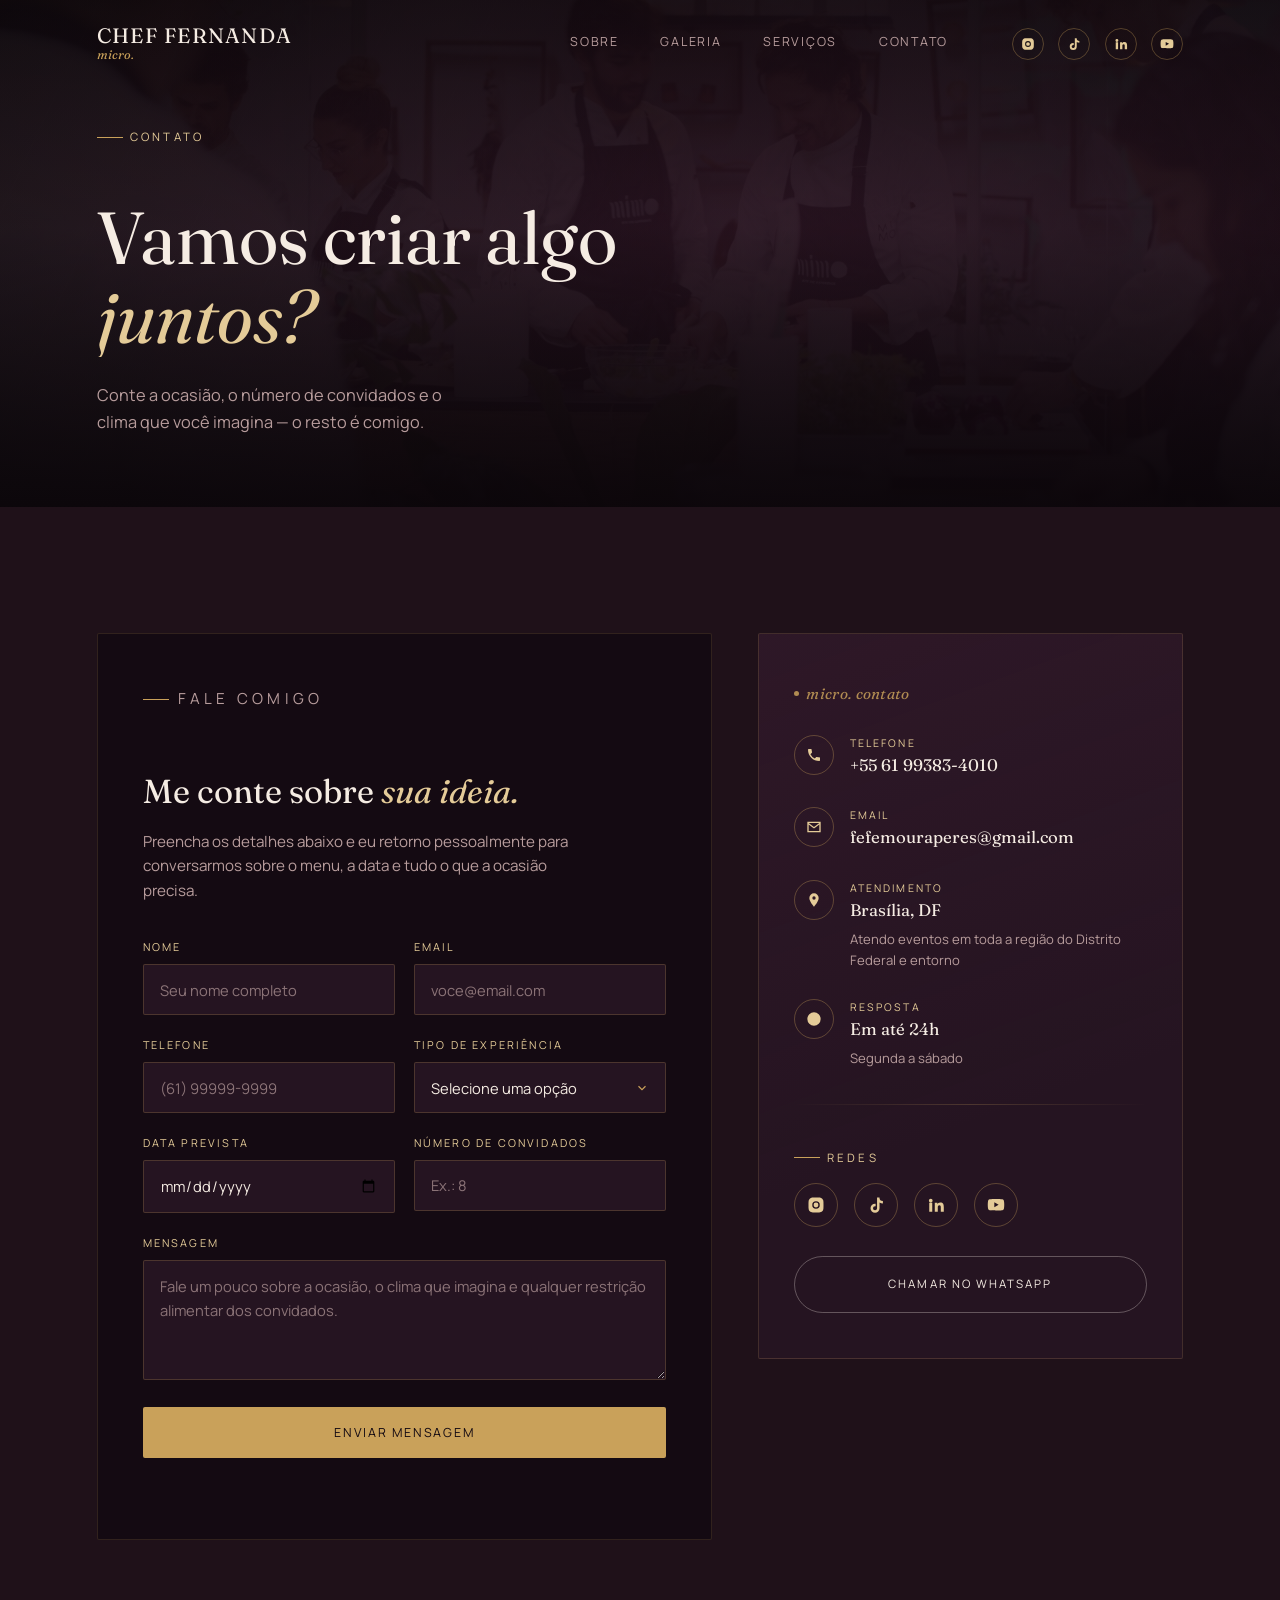
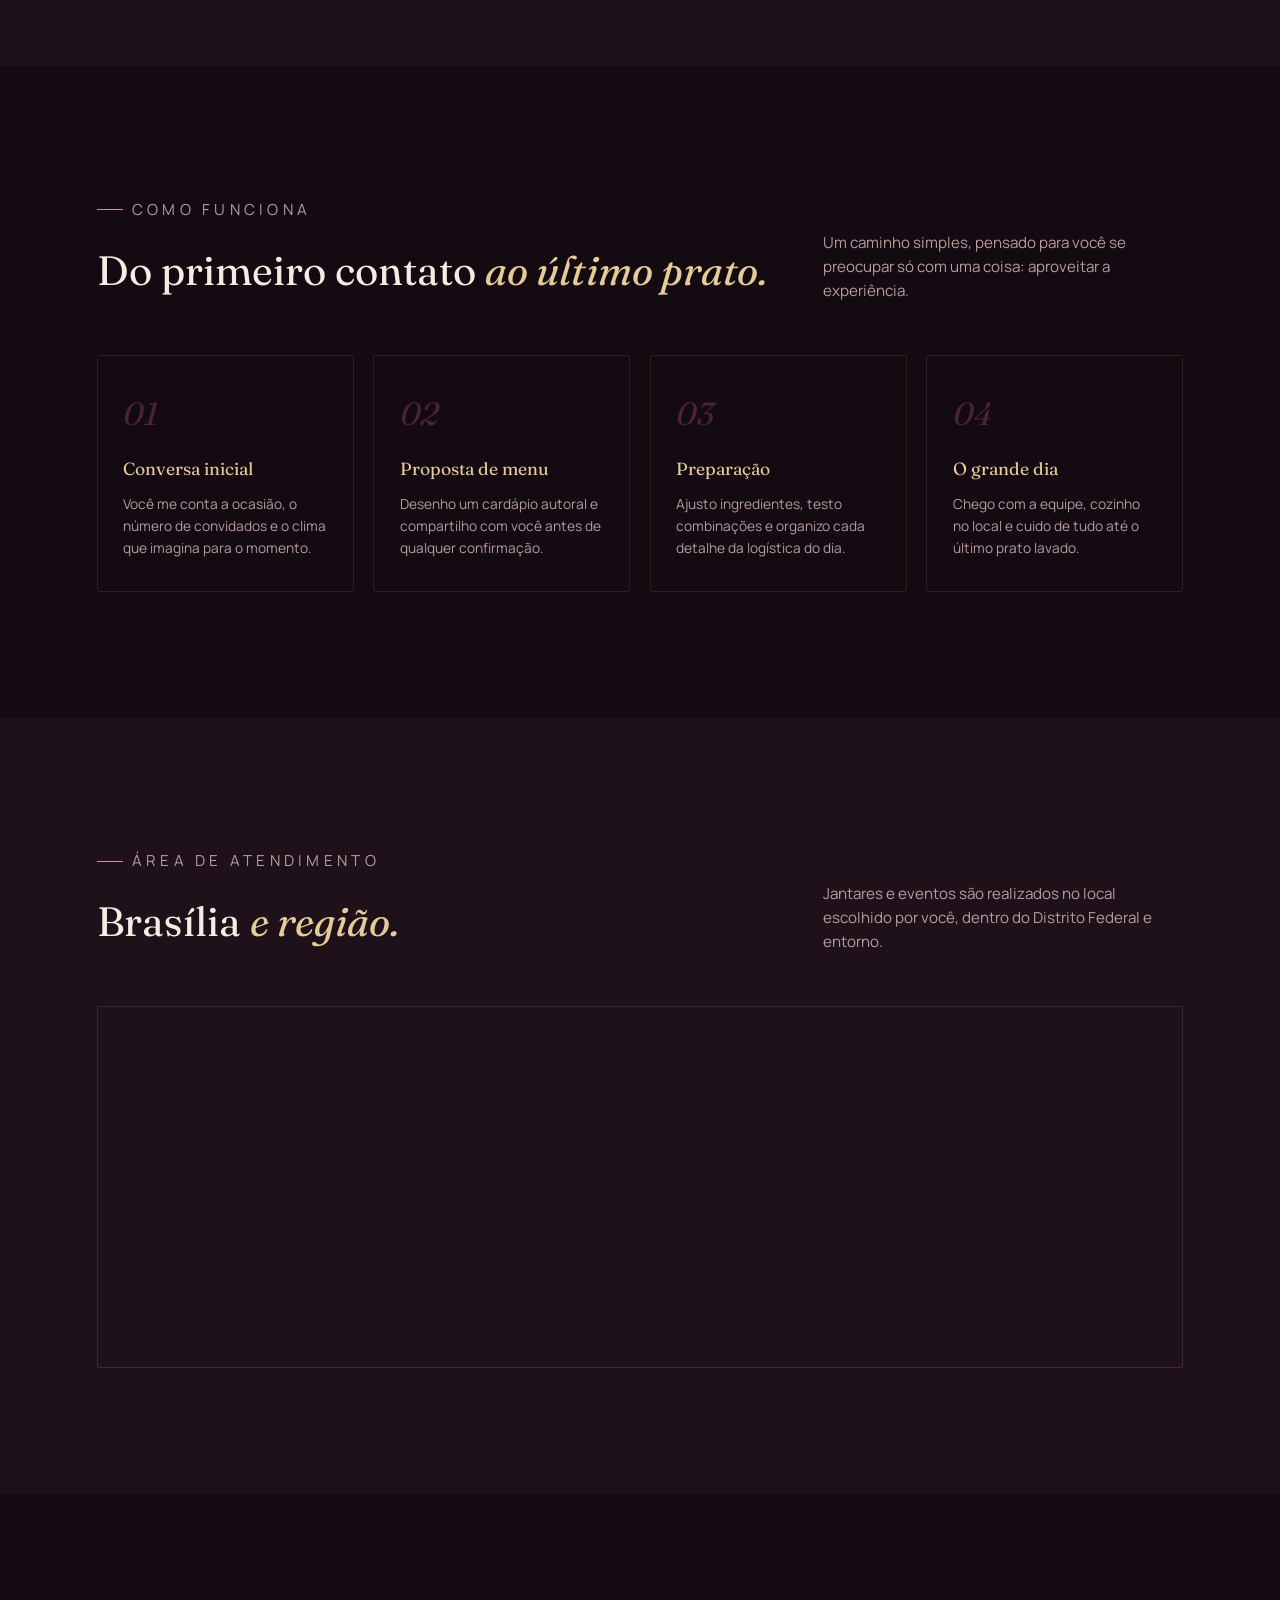
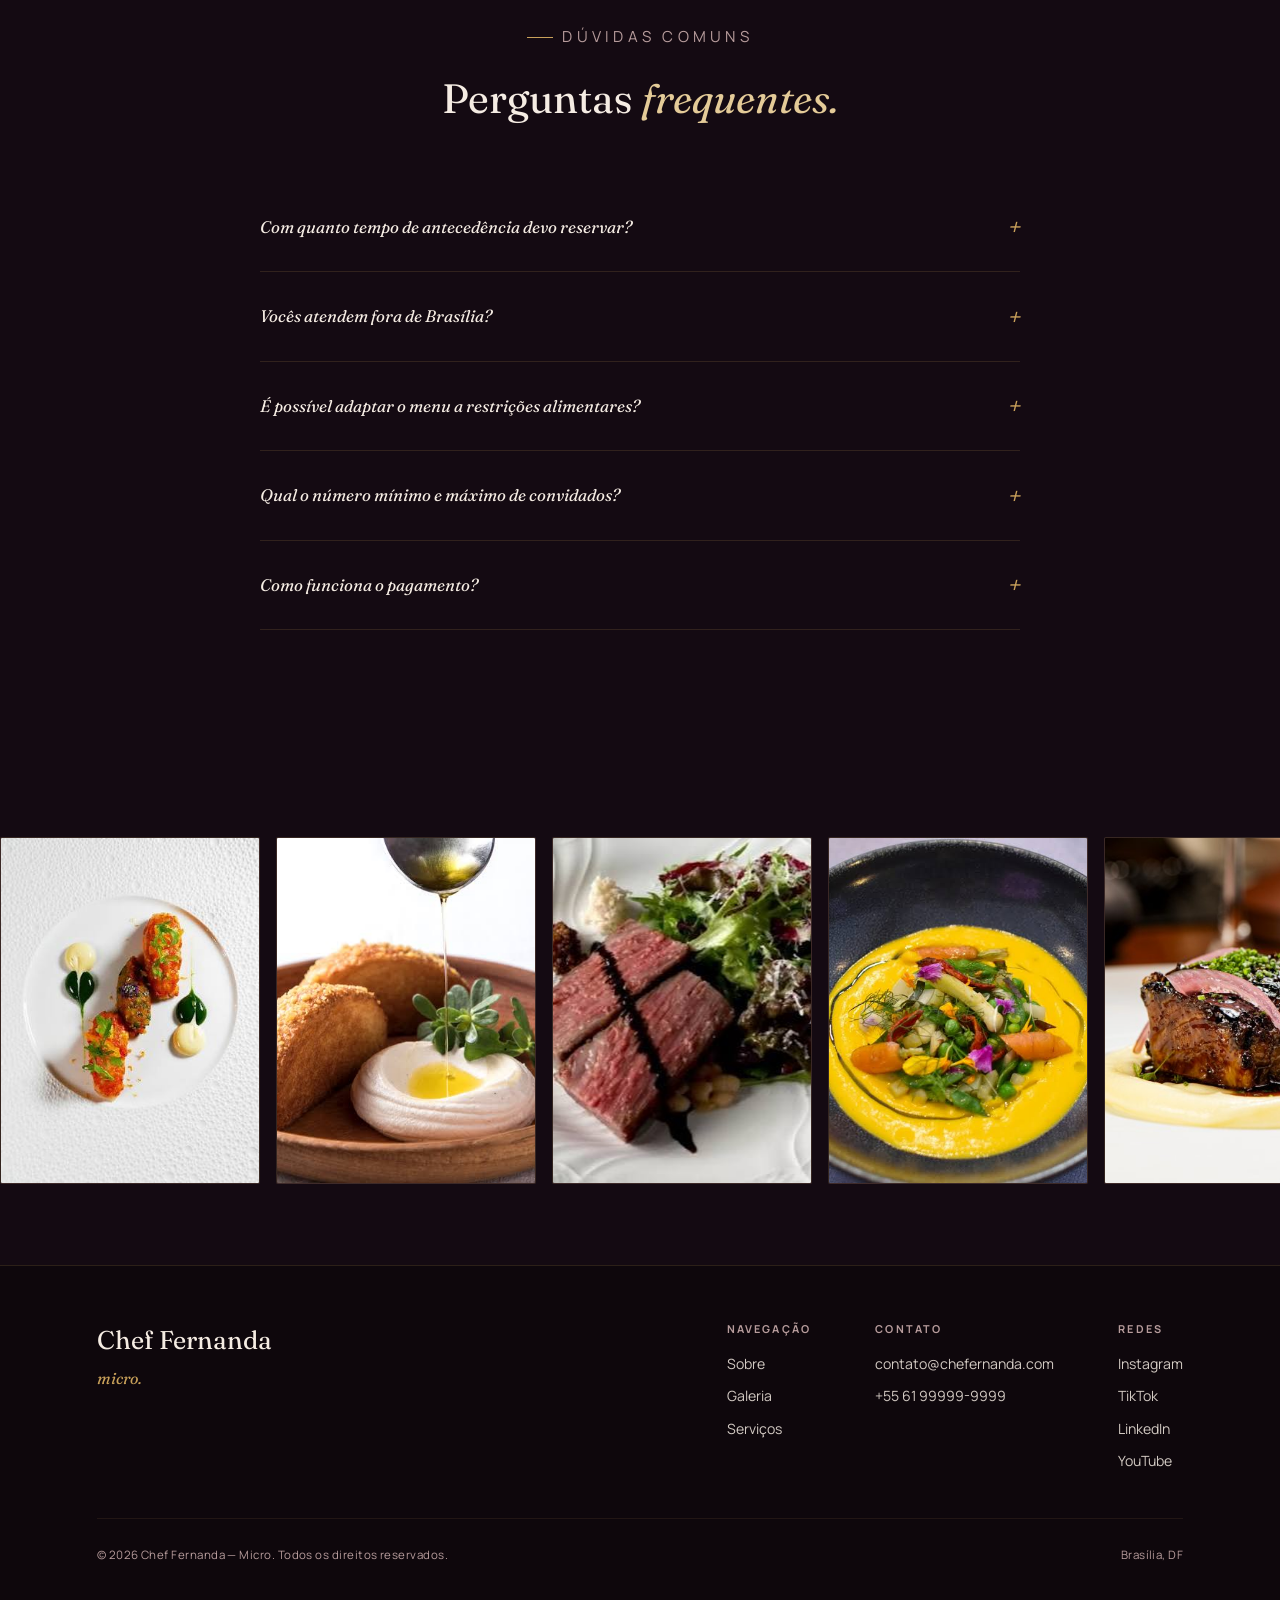
==== commit 478be9f3: "Add files via upload" ====
--- a/contato.html
+++ b/contato.html
@@ -124,7 +124,7 @@
           <span class="icon"><svg viewBox="0 0 24 24"><path d="M6.62 10.79a15.05 15.05 0 0 0 6.59 6.59l2.2-2.2a1 1 0 0 1 1.01-.24c1.12.37 2.33.57 3.58.57a1 1 0 0 1 1 1V20a1 1 0 0 1-1 1C10.61 21 3 13.39 3 4a1 1 0 0 1 1-1h3.5a1 1 0 0 1 1 1c0 1.25.2 2.46.57 3.58a1 1 0 0 1-.25 1.01l-2.2 2.2z"/></svg></span>
           <div>
             <div class="label">Telefone</div>
-            <a class="value" href="tel:+5561999999999">+55 61 99999-9999</a>
+            <a class="value" href="tel:+5561993834010">+55 61 99383-4010</a>
           </div>
         </div>
 
@@ -132,7 +132,7 @@
           <span class="icon"><svg viewBox="0 0 24 24"><path d="M2 4h20v16H2V4zm2 2v.01L12 12l8-5.99V6H4zm16 12V8.24l-7.4 5.55a1 1 0 0 1-1.2 0L4 8.24V18h16z"/></svg></span>
           <div>
             <div class="label">Email</div>
-            <a class="value" href="mailto:contato@chefernanda.com">contato@chefernanda.com</a>
+            <a class="value" href="fefemouraperes@gmail.com">fefemouraperes@gmail.com</a>
           </div>
         </div>
 
@@ -163,7 +163,7 @@
         <a href="https://www.youtube.com/watch?v=CBSsL4u_nng" aria-label="YouTube"><svg viewBox="0 0 24 24"><path d="M22.54 6.42a2.78 2.78 0 0 0-1.95-2C18.88 4 12 4 12 4s-6.88 0-8.59.42a2.78 2.78 0 0 0-1.95 2A29 29 0 0 0 1 11.75a29 29 0 0 0 .46 5.33 2.78 2.78 0 0 0 1.95 1.96C5.12 19.5 12 19.5 12 19.5s6.88 0 8.59-.46a2.78 2.78 0 0 0 1.95-1.96 29 29 0 0 0 .46-5.33 29 29 0 0 0-.46-5.33zM9.75 15.02V8.48l5.75 3.27z"/></svg></a>
       </div>
 
-      <a href="https://wa.me/5561999999999" class="btn-pill" target="_blank" rel="noopener">Chamar no WhatsApp</a>
+      <a href="https://wa.me/5561993834010" class="btn-pill" target="_blank" rel="noopener">Chamar no WhatsApp</a>
     </aside>
 
   </div>
--- a/styles.css
+++ b/styles.css
@@ -137,6 +137,7 @@
   border-radius:50%; display:flex; align-items:center; justify-content:center;
   transition:border-color .3s, transform .3s;
 }
+nav.primary .socials a{ padding:0; }
 .socials a:hover{border-color:var(--gold); transform:translateY(-2px);}
 .socials svg{width:14px;height:14px; fill:var(--gold-soft);}
 
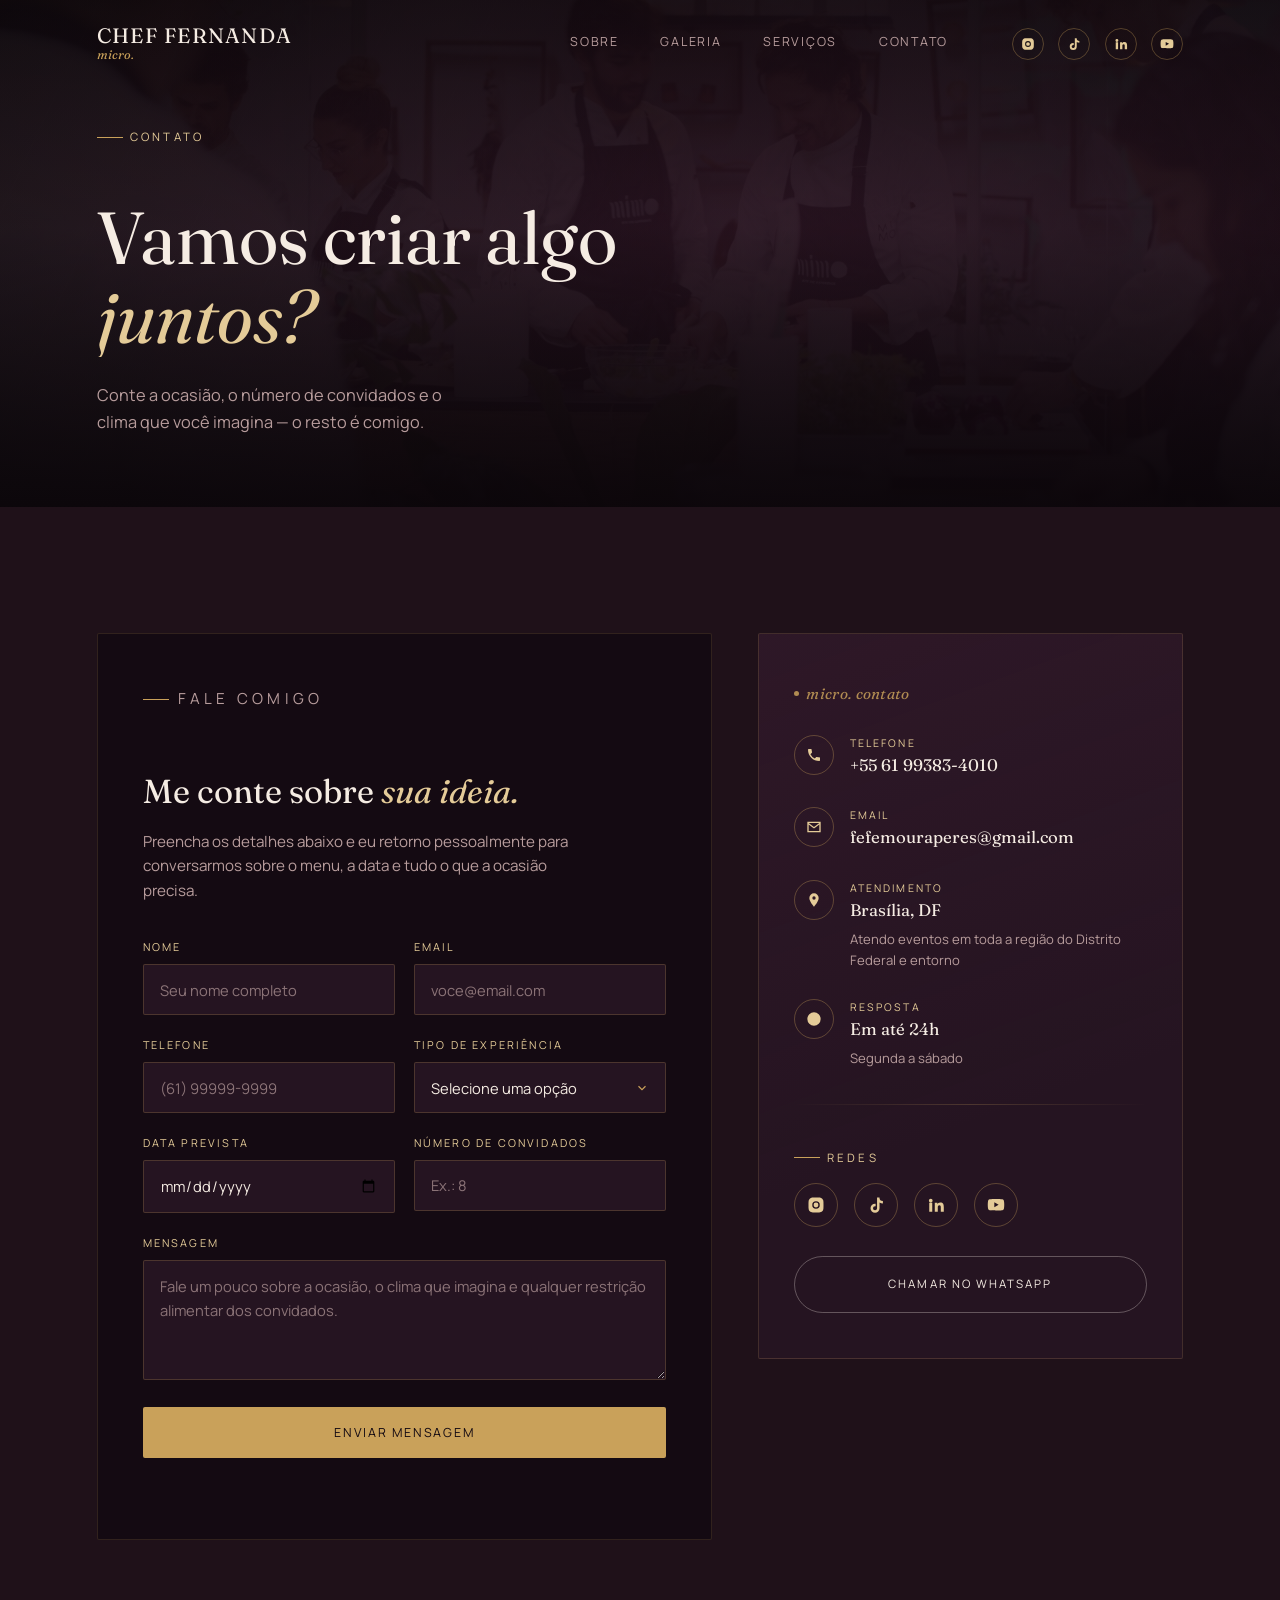
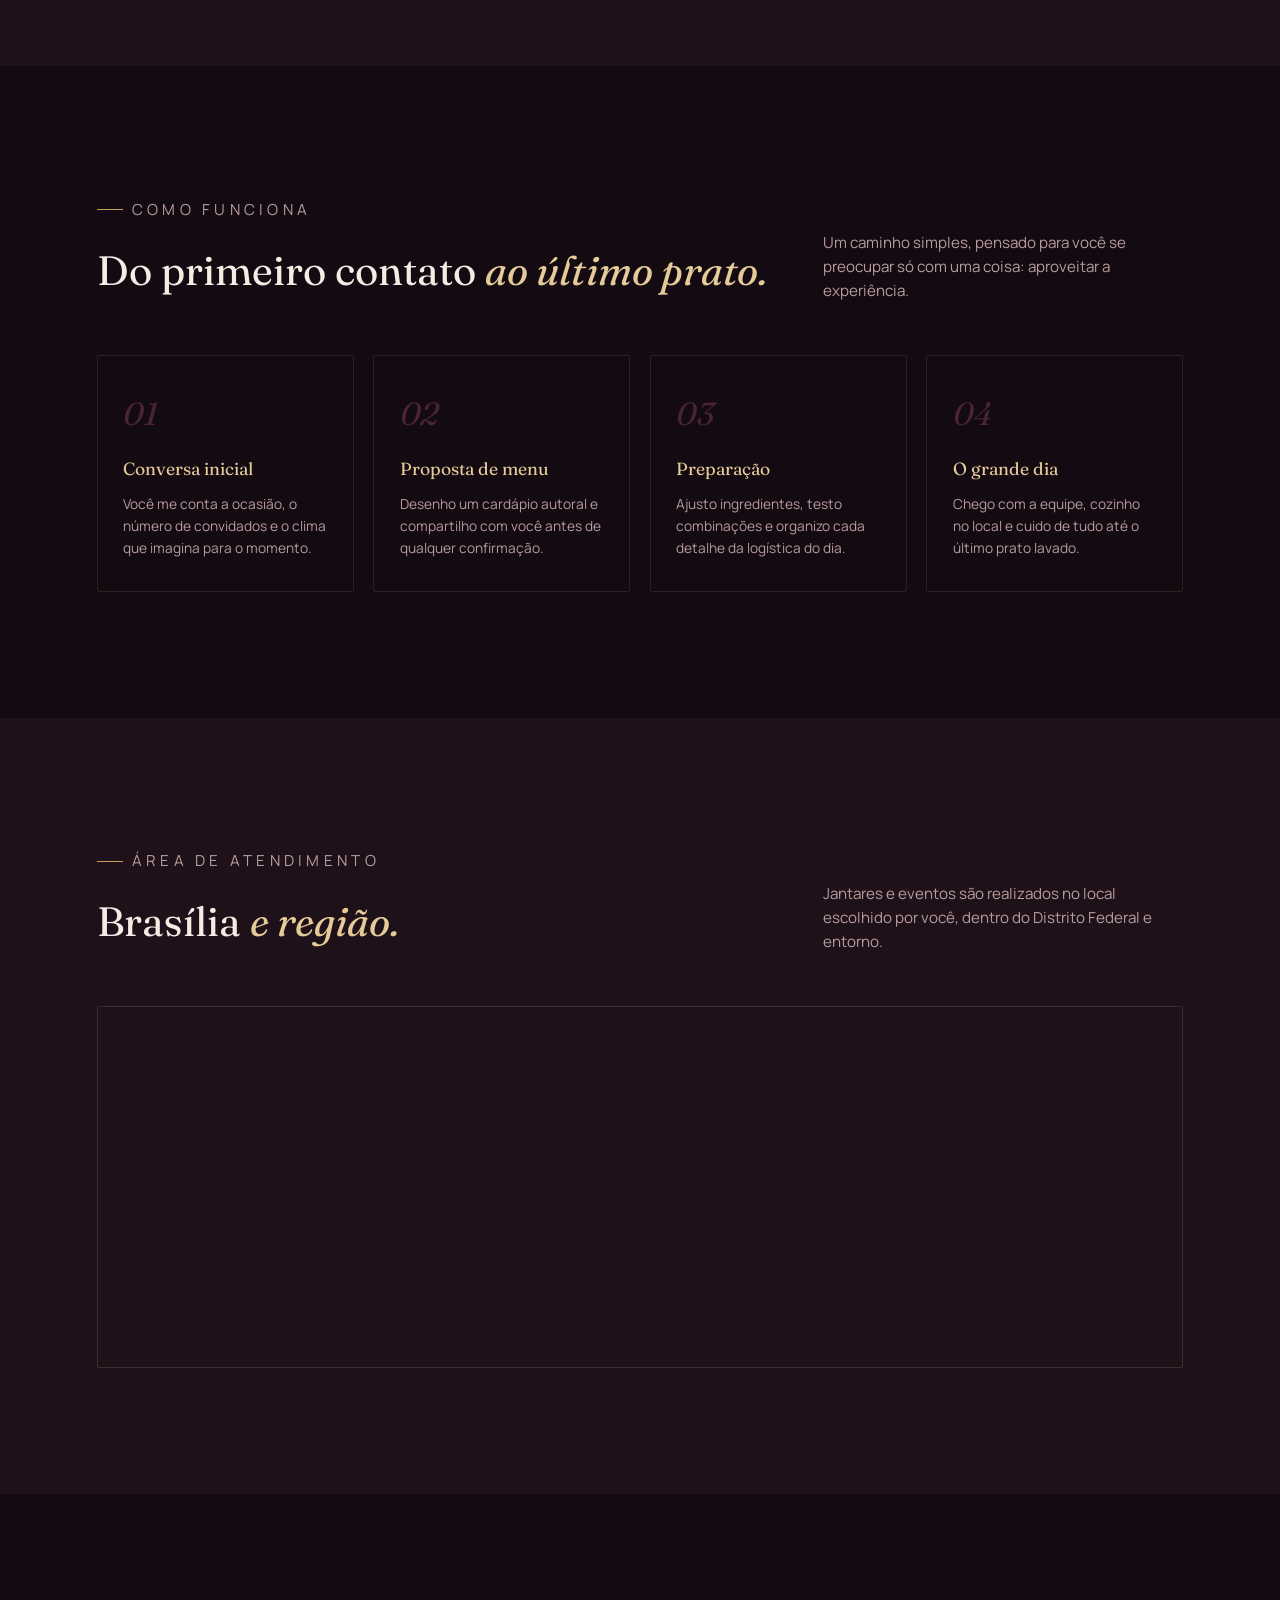
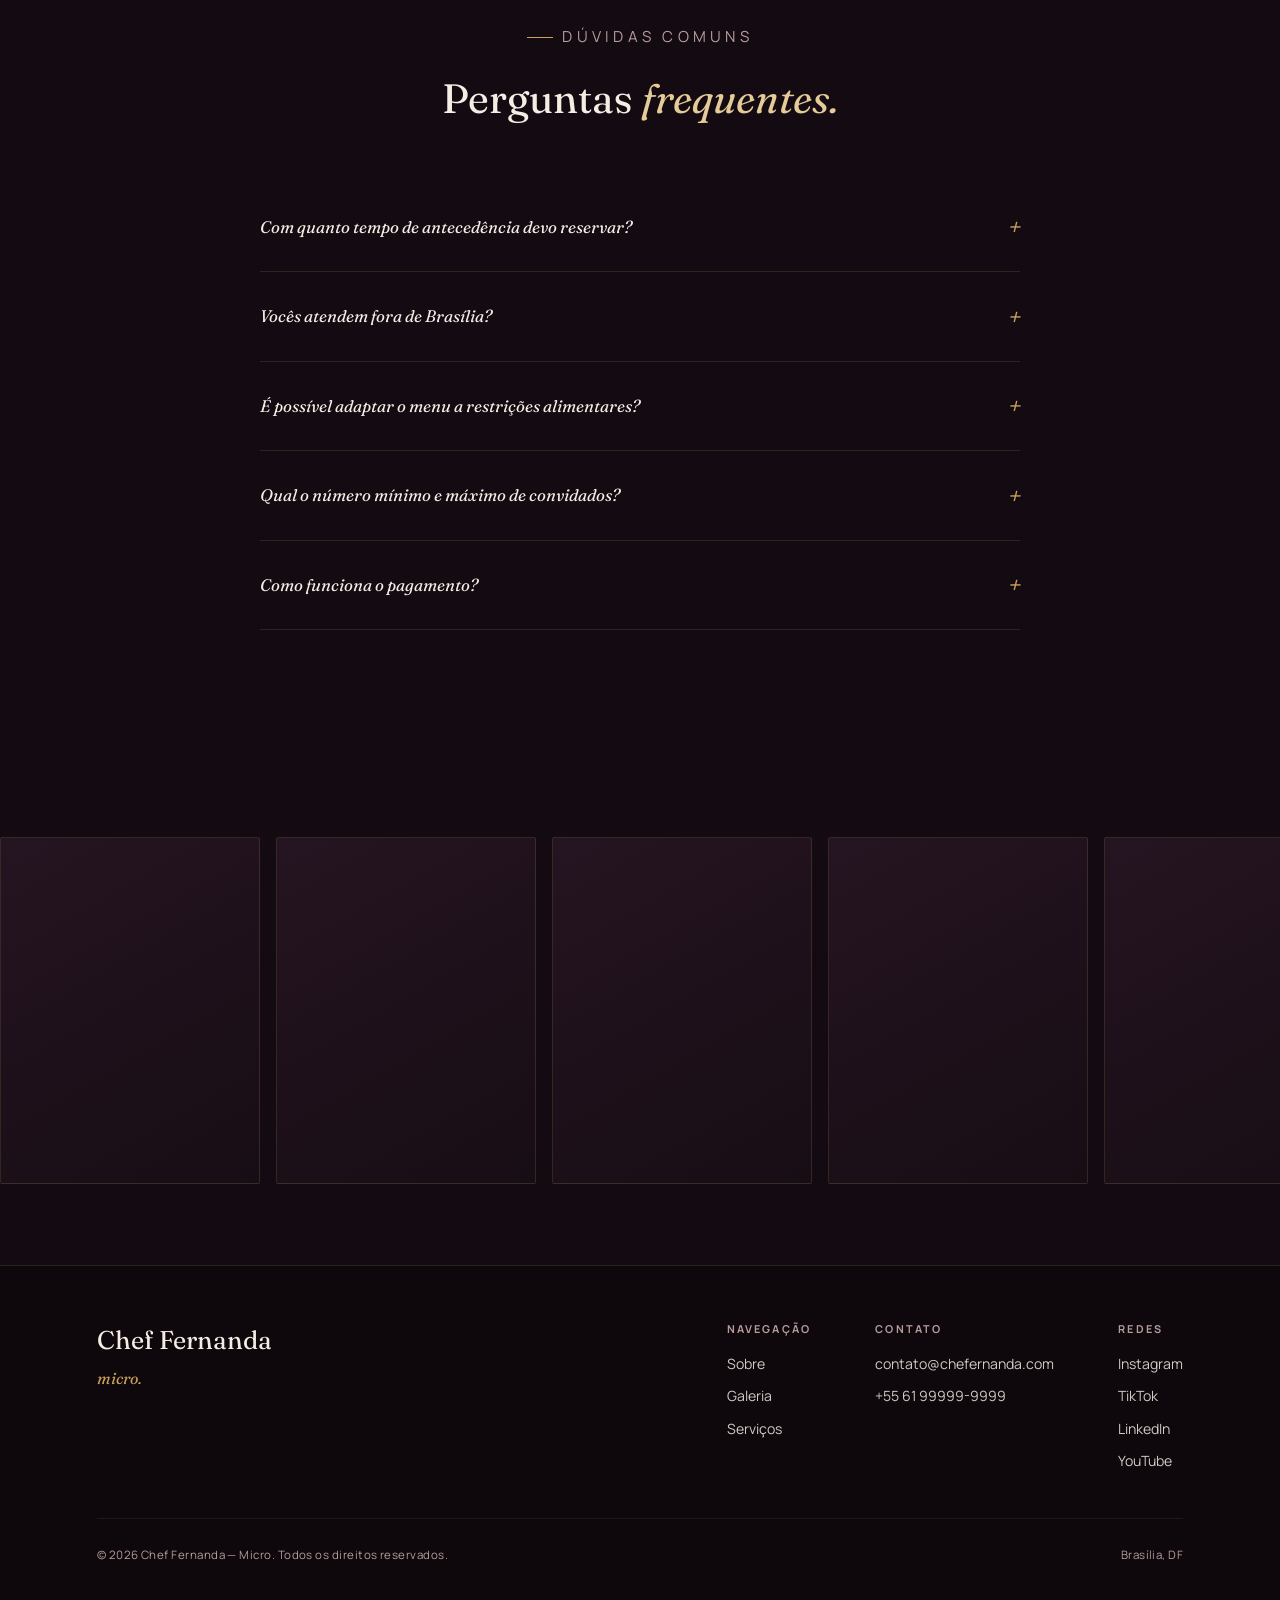
==== commit 26711112: "Add files via upload" ====
--- a/contato.html
+++ b/contato.html
@@ -267,14 +267,15 @@
 ============================================================ -->
 <section class="gallery-auto">
   <div class="gallery-auto-track" id="auto-carousel-track">
-    <div class="ph3"><img src="imagens/seelokobonito.jpg" alt="" onerror="this.remove()"></div>
-    <div class="ph3"><img src="imagens/seilanamoral.jpg" alt="" onerror="this.remove()"></div>
-    <div class="ph3"><img src="imagens/seilatomeiochapadodesonoja.jpg" alt="" onerror="this.remove()"></div>
-    <div class="ph3"><img src="imagens/vegetaltop.jpg" alt="" onerror="this.remove()"></div>
-    <div class="ph3"><img src="imagens/angus.jpg" alt="" onerror="this.remove()"></div>
-    <div class="ph3"><img src="imagens/nemdaprocheiro.jpg" alt="" onerror="this.remove()"></div>
-    <div class="ph3"><img src="imagens/ovasdepeixe.webp" alt="" onerror="this.remove()"></div>
-    <div class="ph3"><img src="imagens/risoto.jpg" alt="" onerror="this.remove()"></div>
+    <div class="ph3"><img src="imagens/cordeiromassa.jpeg" alt="" onerror="this.remove()"></div>
+    <div class="ph3"><img src="imagens/docinho.jpeg" alt="" onerror="this.remove()"></div>
+    <div class="ph3"><img src="imagens/entradinhatop.jpeg" alt="" onerror="this.remove()"></div>
+    <div class="ph3"><img src="imagens/franguinnhoxadres.jpeg" alt="" onerror="this.remove()"></div>
+    <div class="ph3"><img src="imagens/paozinholegal.jpeg" alt="" onerror="this.remove()"></div>
+    <div class="ph3"><img src="imagens/menuespecial.jpeg" alt="" onerror="this.remove()"></div>
+    <div class="ph3"><img src="imagens/camaraotopmasterbest.jpeg" alt="" onerror="this.remove()"></div>
+    <div class="ph3"><img src="imagens/bolinhototoso.jpeg" alt="" onerror="this.remove()"></div>
+    <div class="ph3"><img src="imagens/frangofeitonapanela.jpeg" alt="" onerror="this.remove()"></div>
   </div>
 </section>
 
